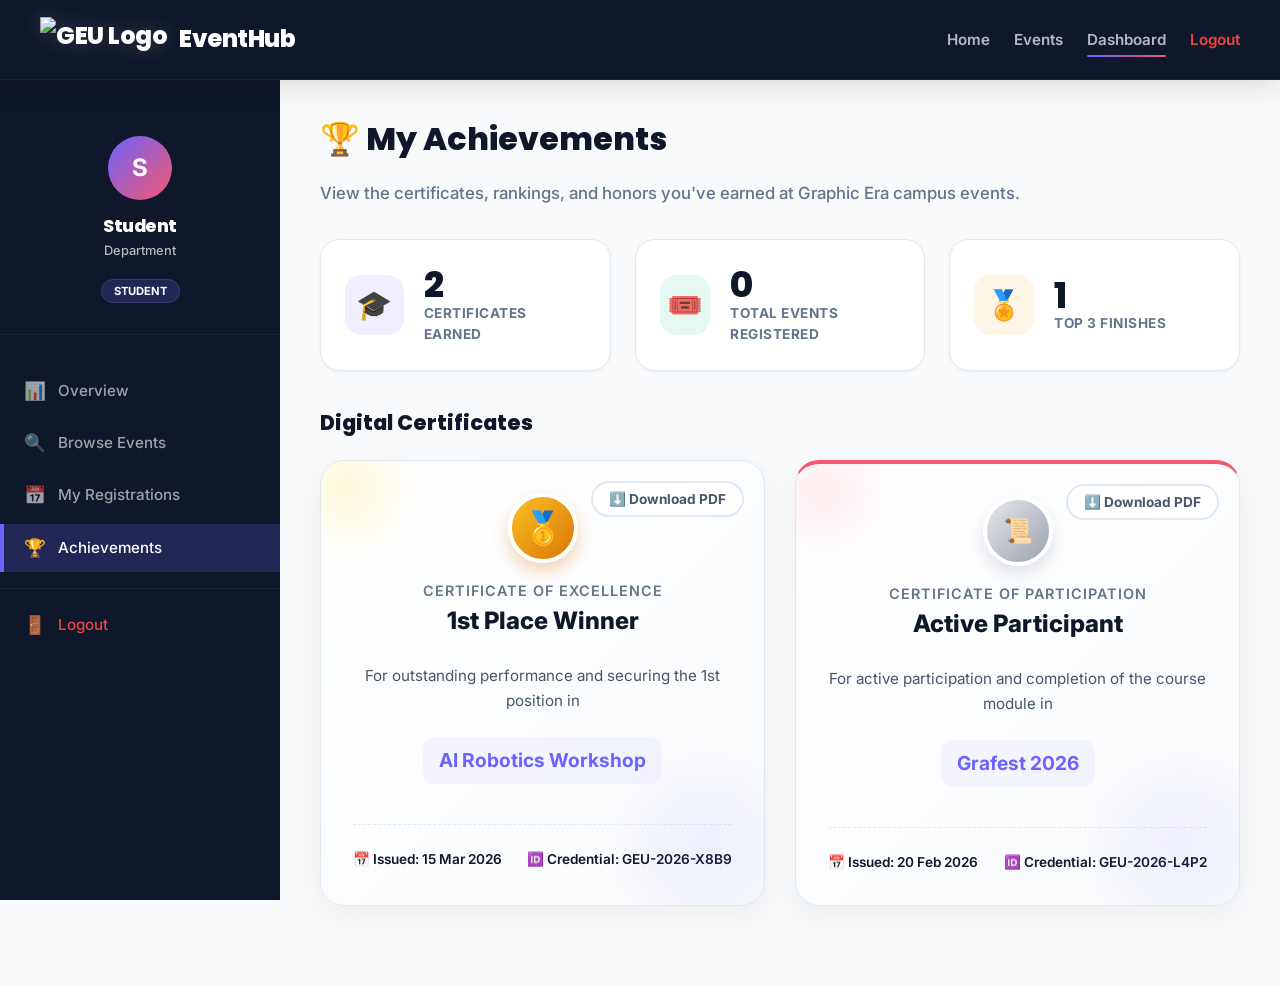
==== achievements.html @ d1cd67cc "add new features" ====
<!DOCTYPE html>
<html lang="en">
<head>
  <meta charset="UTF-8">
  <meta name="viewport" content="width=device-width, initial-scale=1.0">
  <title>Achievements – EventHub</title>
  <link rel="stylesheet" href="style.css">
  <!-- Cropper.js CSS -->
  <link rel="stylesheet" href="https://cdnjs.cloudflare.com/ajax/libs/cropperjs/1.6.1/cropper.min.css" />
  <style>
    html { scroll-behavior: smooth; }
    body { background: var(--color-gray-100); color: var(--color-gray-900); }

    /* ── Achievements Stats Row ── */
    .achieve-stats {
      display: grid;
      grid-template-columns: repeat(auto-fit, minmax(250px, 1fr));
      gap: 24px;
      margin-bottom: 40px;
    }
    .achieve-stat-card {
      background: #ffffff;
      border-radius: 20px;
      padding: 24px;
      border: 1px solid var(--color-gray-300);
      box-shadow: var(--shadow-sm);
      display: flex;
      align-items: center;
      gap: 20px;
    }
    .achieve-stat-icon {
      width: 60px;
      height: 60px;
      border-radius: 16px;
      display: flex;
      align-items: center;
      justify-content: center;
      font-size: 1.8rem;
      background: rgba(108, 99, 255, 0.1);
      color: var(--color-primary);
    }
    .achieve-stat-info h3 { font-size: 2.2rem; font-weight: 800; color: var(--color-gray-900); margin-bottom: -4px; }
    .achieve-stat-info p { font-size: 0.85rem; color: var(--color-gray-600); font-weight: 700; text-transform: uppercase; letter-spacing: 0.5px; }

    /* ── Certificate Grid ── */
    .certificate-grid {
      display: grid;
      grid-template-columns: repeat(auto-fill, minmax(400px, 1fr));
      gap: 30px;
      margin-bottom: 40px;
    }

    .certificate-card {
      background: linear-gradient(135deg, #ffffff 0%, #f8fafc 100%);
      border-radius: 24px;
      border: 1px solid var(--color-gray-300);
      box-shadow: 0 10px 30px rgba(0,0,0,0.05);
      position: relative;
      overflow: hidden;
      padding: 32px;
      text-align: center;
      transition: var(--transition);
      display: flex;
      flex-direction: column;
      align-items: center;
      gap: 16px;
    }
    .certificate-card:hover {
      transform: translateY(-8px);
      box-shadow: 0 20px 40px rgba(0,0,0,0.1);
      border-color: #ffd700;
    }

    /* Glow overlays for premium feel */
    .cert-glow {
      position: absolute;
      top: -50px; left: -50px;
      width: 150px; height: 150px;
      background: radial-gradient(circle, rgba(255,215,0,0.15) 0%, transparent 70%);
      border-radius: 50%;
      pointer-events: none;
    }
    .cert-glow-2 {
      position: absolute;
      bottom: -40px; right: -40px;
      width: 200px; height: 200px;
      background: radial-gradient(circle, rgba(108,99,255,0.08) 0%, transparent 70%);
      border-radius: 50%;
      pointer-events: none;
    }

    .cert-ribbon {
      width: 70px;
      height: 70px;
      background: linear-gradient(135deg, #fbbf24, #d97706);
      border-radius: 50%;
      display: flex;
      align-items: center;
      justify-content: center;
      font-size: 2rem;
      color: white;
      box-shadow: 0 8px 16px rgba(217, 119, 6, 0.3);
      border: 4px solid white;
      z-index: 1;
    }
    .cert-ribbon.silver { background: linear-gradient(135deg, #e5e7eb, #9ca3af); box-shadow: 0 8px 16px rgba(156, 163, 175, 0.3); }
    .cert-ribbon.bronze { background: linear-gradient(135deg, #fca5a5, #b91c1c); box-shadow: 0 8px 16px rgba(185, 28, 28, 0.3); }

    .cert-title { font-size: 1.5rem; font-weight: 800; color: var(--color-gray-900); }
    .cert-subtitle { font-size: 0.9rem; color: var(--color-gray-600); font-weight: 600; text-transform: uppercase; letter-spacing: 1px; }

    .cert-event-name { font-size: 1.2rem; font-weight: 700; color: var(--color-primary); background: rgba(108,99,255,0.05); padding: 8px 16px; border-radius: 12px; margin-top: 8px; }
    
    .cert-footer {
      display: flex;
      justify-content: space-between;
      width: 100%;
      margin-top: 24px;
      padding-top: 24px;
      border-top: 1px dashed var(--color-gray-300);
      font-size: 0.85rem;
      color: var(--color-gray-500);
      font-weight: 600;
    }

    /* Print styling */
    .print-btn {
      background: white; border: 2px solid var(--color-gray-300); padding: 8px 16px; border-radius: 50px; font-weight: 700; font-size: 0.85rem; cursor: pointer; color: var(--color-gray-700); transition: var(--transition);
      position: absolute; top: 20px; right: 20px; z-index: 2;
    }
    .print-btn:hover { border-color: var(--color-primary); color: var(--color-primary); }

  </style>
</head>
<body>

  <!-- Navbar -->
  <nav class="navbar solid" id="navbar">
    <div class="nav-container">
      <a href="index.html" class="navbar-brand">
        <img src="https://geu.ac.in/wp-content/uploads/2023/03/geu_white.svg" alt="GEU Logo" style="height: 45px; width: auto; vertical-align: middle; margin-right: 12px; filter: drop-shadow(0 0 10px rgba(255,255,255,0.15));">
        EventHub
      </a>
      <ul class="navbar-menu" id="navbarMenu">
        <li><a href="index.html">Home</a></li>
        <li><a href="events.html">Events</a></li>
        <li><a href="student-dashboard.html" class="active">Dashboard</a></li>
        <li><a href="#" id="logoutBtn" style="color:var(--color-error)">Logout</a></li>
      </ul>
      <button class="hamburger" id="hamburger"><span></span><span></span><span></span></button>
    </div>
  </nav>

  <div class="Dashboard-layout">
    <aside class="dashboard-sidebar">
      <div style="text-align:center; padding: 24px 0 32px; border-bottom:1px solid rgba(255,255,255,0.05); margin-bottom: 24px;">
        <div class="avatar-wrapper" onclick="document.getElementById('avatarUpload').click();" title="Change Profile Picture">
          <div id="sideAvatar" class="profile-avatar">S</div>
          <div class="avatar-edit-overlay">📷</div>
          <input type="file" id="avatarUpload" accept="image/png, image/jpeg, image/webp" style="display:none;" onchange="uploadAvatar(this)">
        </div>
        <h4 id="sidebarName" style="font-weight: 800; font-size: 1.1rem; letter-spacing: -0.5px;">Student</h4>
        <p id="sidebarDept" style="font-size: 0.8rem; opacity: 0.7; font-weight: 500; margin-top: 4px;">Department</p>
        <div style="margin-top: 15px;">
          <span id="sidebarRole" class="role-badge" style="background: rgba(108, 99, 255, 0.2); color: #fff; padding: 4px 12px; border-radius: 50px; font-size: 0.7rem; font-weight: 700; text-transform: uppercase; border: 1px solid rgba(255,255,255,0.1);">STUDENT</span>
        </div>
      </div>
      <nav class="sidebar-nav" style="display: flex; flex-direction: column; gap: 4px;">
        <a href="student-dashboard.html" class="sidebar-nav-item"><span style="font-size: 1.1rem;">📊</span><span>Overview</span></a>
        <a href="events.html" class="sidebar-nav-item"><span style="font-size: 1.1rem;">🔍</span><span>Browse Events</span></a>
        <a href="my-registrations.html" class="sidebar-nav-item"><span style="font-size: 1.1rem;">📅</span><span>My Registrations</span></a>
        <a href="achievements.html" class="sidebar-nav-item active"><span style="font-size: 1.1rem;">🏆</span><span>Achievements</span></a>

        <div style="margin-top: 12px; border-top: 1px solid rgba(255,255,255,0.05); padding-top: 12px;">
          <a href="login.html" class="sidebar-nav-item" style="color: #ef4444;"><span style="font-size: 1.1rem;">🚪</span><span>Logout</span></a>
        </div>
      </nav>
    </aside>

    <!-- Main Content -->
    <main class="dashboard-content">
      <header class="dashboard-header" style="margin-bottom: 32px;">
        <h1 style="font-size: 2rem; font-weight: 800; color: var(--color-gray-900); display: flex; align-items: center; gap: 12px;">🏆 My Achievements</h1>
        <p style="color: var(--color-gray-600); font-weight: 500; margin-top: 6px; font-size: 1.05rem;">
          View the certificates, rankings, and honors you've earned at Graphic Era campus events.
        </p>
      </header>

      <!-- Stats -->
      <div class="achieve-stats">
        <div class="achieve-stat-card">
          <div class="achieve-stat-icon">🎓</div>
          <div class="achieve-stat-info">
            <h3>2</h3>
            <p>Certificates Earned</p>
          </div>
        </div>
        <div class="achieve-stat-card">
          <div class="achieve-stat-icon" style="background: rgba(16,185,129,0.1); color: #10b981;">🎟️</div>
          <div class="achieve-stat-info">
            <h3 id="statReg">0</h3>
            <p>Total Events Registered</p>
          </div>
        </div>
        <div class="achieve-stat-card">
          <div class="achieve-stat-icon" style="background: rgba(245,158,11,0.1); color: #f59e0b;">🏅</div>
          <div class="achieve-stat-info">
            <h3>1</h3>
            <p>Top 3 Finishes</p>
          </div>
        </div>
      </div>

      <!-- Certificates Grid -->
      <h2 style="font-size:1.3rem; font-weight: 800; color: var(--color-gray-900); margin-bottom: 24px;">Digital Certificates</h2>
      
      <div class="certificate-grid">
        
        <!-- Mock Certificate 1 -->
        <div class="certificate-card">
          <div class="cert-glow"></div>
          <div class="cert-glow-2"></div>
          <button class="print-btn" onclick="alert('Downloading Certificate PDF...')">⬇️ Download PDF</button>
          
          <div class="cert-ribbon">🥇</div>
          <div>
            <div class="cert-subtitle">Certificate of Excellence</div>
            <div class="cert-title">1st Place Winner</div>
          </div>
          <p style="font-size: 0.95rem; color: var(--color-gray-700); margin-top: 8px;">For outstanding performance and securing the 1st position in</p>
          <div class="cert-event-name">AI Robotics Workshop</div>
          
          <div class="cert-footer">
            <span>📅 Issued: 15 Mar 2026</span>
            <span>🆔 Credential: GEU-2026-X8B9</span>
          </div>
        </div>

        <!-- Mock Certificate 2 -->
        <div class="certificate-card" style="border-top: 4px solid #f5576c;">
          <div class="cert-glow" style="background: radial-gradient(circle, rgba(245,87,108,0.1) 0%, transparent 70%);"></div>
          <div class="cert-glow-2"></div>
          <button class="print-btn" onclick="alert('Downloading Certificate PDF...')">⬇️ Download PDF</button>
          
          <div class="cert-ribbon silver" style="font-size: 1.5rem;">📜</div>
          <div>
            <div class="cert-subtitle">Certificate of Participation</div>
            <div class="cert-title">Active Participant</div>
          </div>
          <p style="font-size: 0.95rem; color: var(--color-gray-700); margin-top: 8px;">For active participation and completion of the course module in</p>
          <div class="cert-event-name">Grafest 2026</div>
          
          <div class="cert-footer">
            <span>📅 Issued: 20 Feb 2026</span>
            <span>🆔 Credential: GEU-2026-L4P2</span>
          </div>
        </div>

      </div>

    </main>
  </div>

  <!-- Cropper.js -->
  <script src="https://cdnjs.cloudflare.com/ajax/libs/cropperjs/1.6.1/cropper.min.js"></script>
  <script src="js/main.js"></script>
  <script>
    /* ──────────────────────────────────────────────
       ACHIEVEMENTS PAGE
    ────────────────────────────────────────────── */


    async function initializePage() {
      try {
        const res  = await fetch('php/student_data.php', { cache: 'no-store' });
        const data = await res.json();
        if (!data.success) {
            if (data.message && data.message.includes('Unauthorized')) {
                window.location.href = 'login.html';
                return;
            }
            return;
        }

        /* Sidebar Profile */
        const u = data.user;
        const ava = document.getElementById('sideAvatar');
        if (u.profile_pic) {
          ava.style.backgroundImage = `url('${u.profile_pic}')`;
          ava.textContent = '';
        } else {
          ava.style.backgroundImage = 'none';
          ava.textContent = (u.first_name[0] + u.last_name[0]).toUpperCase();
        }
        document.getElementById('sidebarName').textContent = u.first_name + ' ' + u.last_name;
        document.getElementById('sidebarDept').textContent = u.department || u.email;

        /* Stats (we only pull 'events_registered' since others are mocked for visual effect) */
        const regEl = document.getElementById('statReg');
        if(regEl) regEl.textContent = data.events_registered;

      } catch (e) { 
        console.error("Failed to load user profile");
      }
    }

    initializePage();
  </script>
</body>
</html>
---- style.css ----
/* ============================================================
   EventHub - Smart College Event Management Portal
   Global Stylesheet
   ============================================================ */

@import url('https://fonts.googleapis.com/css2?family=Inter:wght@300;400;500;600;700;800&family=Poppins:wght@400;600;700;800&display=swap');

/* ===== CSS VARIABLES (PROFESSIONAL CLEAN STYLE) ===== */
:root {
  --color-primary: #6c63ff;
  --color-primary-dark: #5a52e0;
  --color-secondary: #f5576c;
  --color-accent: #43e97b;
  --color-white: #ffffff;
  --color-black: #0f172a;
  --color-gray-100: #f8fafc; /* Workspace Gray (Screenshot match) */
  --color-gray-200: #ffffff; /* Surface White */
  --color-gray-300: #e2e8f0; /* Borders */
  --color-gray-400: #94a3b8;
  --color-gray-600: #64748b;
  --color-gray-700: #475569;
  --color-gray-900: #0f172a; /* Slate-900 Text */
  --color-success: #10b981;
  --color-warning: #f59e0b;
  --color-error: #ef4444;
  --color-info: #3b82f6;

  /* Sidebar Profile & Nav */
  --sidebar-bg: #0f172a; /* Deep Navy (Image match) */
  --sidebar-active: rgba(108, 99, 255, 0.2); 

  --glass-bg: rgba(255, 255, 255, 0.95); /* Solid Surface */
  --glass-border: rgba(226, 232, 240, 0.4);
  --glass-blur: blur(0px); /* Clean, no blur */

  --shadow-sm: 0 1px 3px rgba(0,0,0,0.05);
  --shadow-md: 0 4px 12px rgba(15, 23, 42, 0.05); /* Subtle but distinct */
  --shadow-lg: 0 10px 30px rgba(15, 23, 42, 0.08);

  --radius-sm: 8px;
  --radius-md: 14px;
  --radius-lg: 18px; /* Slightly tighter rounding */
  --radius-xl: 32px;
  --radius-full: 9999px;

  --space-xs: 4px;
  --space-sm: 8px;
  --space-md: 16px;
  --space-lg: 24px;
  --space-xl: 40px;
  --space-2xl: 80px;

  --transition: all 0.3s ease;
  --transition-slow: all 0.5s ease;
}

/* Glassmorphism Classes (Switched to Clean White in this theme) */
.glass {
  background: var(--color-gray-200);
  backdrop-filter: none;
  -webkit-backdrop-filter: none;
  border-radius: var(--radius-lg);
  border: 1px solid var(--color-gray-300);
}

.glass-dark {
  background: rgba(15, 23, 42, 0.7);
  backdrop-filter: blur(12px);
  -webkit-backdrop-filter: blur(12px);
  border: 1px solid rgba(255, 255, 255, 0.1);
}

/* ===== RESET ===== */
*, *::before, *::after {
  margin: 0;
  padding: 0;
  box-sizing: border-box;
}

html {
  scroll-behavior: smooth;
}

body {
  font-family: 'Inter', sans-serif;
  background: var(--color-gray-100);
  color: var(--color-gray-900);
  line-height: 1.6;
  overflow-x: hidden;
  position: relative;
}

body::before {
  content: '';
  position: fixed;
  inset: 0;
  z-index: -2;
  background: 
    radial-gradient(circle at 0% 0%, rgba(108, 99, 255, 0.05) 0%, transparent 50%),
    radial-gradient(circle at 100% 100%, rgba(245, 87, 108, 0.05) 0%, transparent 50%);
}

img { max-width: 100%; display: block; }
a { text-decoration: none; color: inherit; }
ul { list-style: none; }
button { cursor: pointer; font-family: inherit; }
input, select, textarea { font-family: inherit; }

/* ===== TYPOGRAPHY ===== */
h1, h2, h3, h4, h5 {
  font-family: 'Poppins', sans-serif;
  font-weight: 700;
  line-height: 1.2;
}

.text-gradient {
  background: linear-gradient(135deg, var(--color-primary) 0%, var(--color-secondary) 100%);
  -webkit-background-clip: text;
  -webkit-text-fill-color: transparent;
  background-clip: text;
}

.text-center { text-align: center; }
.mb-0 { margin-bottom: 0 !important; }
.mb-4 { margin-bottom: 1.5rem; }

/* ===== LAYOUT ===== */
.container {
  max-width: 1200px;
  margin: 0 auto;
  padding: 0 var(--space-lg);
}

.section {
  padding: var(--space-2xl) 0;
}

.section-sm {
  padding: var(--space-xl) 0;
}

.grid { display: grid; gap: var(--space-lg); }
.grid-3 { grid-template-columns: repeat(auto-fill, minmax(320px, 1fr)); }
.grid-4 { grid-template-columns: repeat(auto-fill, minmax(240px, 1fr)); }

.flex-between {
  display: flex;
  justify-content: space-between;
  align-items: center;
  flex-wrap: wrap;
  gap: var(--space-md);
}

/* ===== NAVBAR (DARK THEME) ===== */
.navbar {
  position: fixed;
  top: 0;
  left: 0;
  width: 100%;
  z-index: 1000;
  padding: 0 var(--space-xl);
  height: 80px;
  display: flex;
  align-items: center;
  transition: all 0.3s ease;
  background: var(--sidebar-bg); /* Match Deep Navy Sidebar */
  color: #ffffff;
}

.navbar.scrolled,
.navbar.solid {
  background: #0f172a; /* Solid Deep Navy */
  height: 80px;
  border-bottom: 1px solid rgba(255, 255, 255, 0.05);
  box-shadow: 0 4px 30px rgba(0,0,0,0.15);
}

.logo, 
.navbar-brand,
.navbar.scrolled .logo, 
.navbar.scrolled .navbar-brand,
.navbar.solid .logo,
.navbar.solid .navbar-brand {
  color: #ffffff !important;
  text-shadow: none;
  font-weight: 800;
}

.navbar-menu li a,
.navbar.scrolled .navbar-menu li a,
.navbar.solid .navbar-menu li a {
  color: rgba(255, 255, 255, 0.7);
  font-weight: 600;
  transition: var(--transition);
}

.navbar-menu li a:hover,
.navbar-menu li a.active {
  color: var(--color-primary);
}

.nav-container {
  max-width: 1200px;
  width: 100%;
  margin: 0 auto;
  display: flex;
  justify-content: space-between;
  align-items: center;
}

.logo, .navbar-brand {
  display: flex;
  align-items: center;
  font-family: 'Poppins', sans-serif;
  font-size: 1.5rem;
  font-weight: 800;
  color: #ffffff;
  letter-spacing: -0.5px;
  text-shadow: 0 2px 10px rgba(108, 99, 255, 0.4);
}

.logo img {
  height: 45px;
  width: auto;
  margin-right: 12px;
}

.navbar-menu {
  display: flex;
  align-items: center;
  gap: var(--space-lg);
}

.navbar-menu li a,
.navbar-menu a {
  color: rgba(255,255,255,0.85);
  font-size: 0.95rem;
  font-weight: 500;
  position: relative;
  transition: var(--transition);
  padding: 6px 0;
}

.navbar-menu li a::after {
  content: '';
  position: absolute;
  bottom: -2px;
  left: 0;
  width: 0;
  height: 2px;
  background: linear-gradient(to right, var(--color-primary), var(--color-secondary));
  border-radius: var(--radius-full);
  transition: var(--transition);
}

.navbar-menu li a:hover,
.navbar-menu li a.active {
  color: #fff;
}

.navbar-menu li a:hover::after,
.navbar-menu li a.active::after {
  width: 100%;
}

/* Hamburger */
.hamburger {
  display: none;
  flex-direction: column;
  gap: 5px;
  background: none;
  border: none;
  padding: 8px;
}

.hamburger span {
  width: 28px;
  height: 3px;
  background: white;
  border-radius: 4px;
  transition: var(--transition);
  box-shadow: 0 1px 2px rgba(0,0,0,0.5);
}

/* ===== HERO / VIDEO BG ===== */
.video-bg {
  position: relative;
  width: 100%;
  height: 100vh;
  overflow: hidden;
  background: var(--color-black);
}

.video-bg iframe {
  position: absolute;
  top: 50%;
  left: 50%;
  width: 100vw;
  height: 56.25vw;
  min-width: 177.77vh;
  min-height: 100vh;
  transform: translate(-50%, -50%);
  pointer-events: none;
}

.overlay {
  position: absolute;
  inset: 0;
  background: linear-gradient(
    to bottom,
    rgba(0, 0, 0, 0.2) 0%,
    rgba(15, 10, 40, 0.3) 50%,
    rgba(0, 0, 0, 0.6) 100%
  );
  z-index: 1;
}

.content {
  position: absolute;
  z-index: 2;
  top: 50%;
  left: 50%;
  transform: translate(-50%, -50%);
  text-align: center;
  width: 90%;
  max-width: 800px;
  padding: 0 var(--space-lg);
}

.hero-title {
  font-size: clamp(2.2rem, 5vw, var(--font-size-5xl));
  color: var(--color-white);
  margin-bottom: var(--space-md);
  text-decoration: none;
  animation: fadeInDown 0.8s ease both;
}

.hero-subtitle {
  font-size: var(--font-size-lg);
  color: rgba(255,255,255,0.85);
  max-width: 600px;
  margin: 0 auto var(--space-xl);
  animation: fadeInUp 0.8s 0.2s ease both;
  font-style: normal;
}

.hero-cta {
  display: flex;
  gap: var(--space-md);
  justify-content: center;
  flex-wrap: wrap;
  animation: fadeInUp 0.8s 0.4s ease both;
}

/* Scroll indicator */
.scroll-indicator {
  position: absolute;
  bottom: 30px;
  left: 50%;
  transform: translateX(-50%);
  z-index: 2;
  animation: bounce 2s infinite;
  color: rgba(255,255,255,0.6);
  font-size: 1.5rem;
}

/* ===== BUTTONS ===== */
.btn {
  display: inline-flex;
  align-items: center;
  justify-content: center;
  gap: var(--space-sm);
  padding: 12px 28px;
  border-radius: var(--radius-full);
  font-size: 0.95rem;
  font-weight: 600;
  border: none;
  transition: var(--transition);
  cursor: pointer;
  white-space: nowrap;
  position: relative;
  overflow: hidden;
}

.btn::after {
  content: '';
  position: absolute;
  inset: 0;
  background: rgba(255,255,255,0.1);
  opacity: 0;
  transition: opacity 0.2s;
}
.btn:hover::after { opacity: 1; }

.btn-primary, .btn-btn-primary {
  background: linear-gradient(135deg, var(--color-primary), var(--color-secondary));
  color: white;
  box-shadow: 0 4px 15px rgba(108, 99, 255, 0.4);
}

.btn-primary:hover, .btn-btn-primary:hover {
  transform: translateY(-2px);
  box-shadow: 0 8px 25px rgba(108, 99, 255, 0.55);
}

.btn-outline, .btn-btn-secondary {
  background: transparent;
  color: white;
  border: 2px solid rgba(255,255,255,0.6);
  backdrop-filter: blur(4px);
}

.btn-outline:hover, .btn-btn-secondary:hover {
  background: rgba(255,255,255,0.15);
  border-color: white;
  transform: translateY(-2px);
}

.btn-ghost {
  background: transparent;
  color: var(--color-gray-700);
  border: 1px solid var(--color-gray-300);
}

.btn-ghost:hover {
  background: var(--color-gray-200);
}

.btn-sm { padding: 8px 18px; font-size: 0.85rem; }
.btn-lg { padding: 16px 36px; font-size: 1.05rem; }

.btn-log {
  padding: 14px 32px;
  font-size: 1rem;
}

/* ===== CARDS ===== */
.card {
  background: var(--color-gray-200);
  border: 1px solid var(--color-gray-300);
  border-radius: var(--radius-lg);
  padding: var(--space-xl);
  box-shadow: var(--shadow-lg);
  color: var(--color-gray-900);
}

/* ===== EVENT CARDS ===== */
/* ===== REFINED EVENT CARDS (PREMIUM) ===== */
.event-card {
  background: var(--color-gray-200);
  border-radius: 20px;
  overflow: hidden;
  transition: all 0.5s cubic-bezier(0.175, 0.885, 0.32, 1.275);
  box-shadow: 0 15px 35px rgba(0,0,0,0.4);
  border: 1px solid var(--color-gray-300);
  display: flex;
  flex-direction: column;
  position: relative;
  z-index: 1;
}

/* Dynamic premium shine effect across the card */
.event-card::before {
  content: '';
  position: absolute;
  top: 0;
  left: -150%;
  width: 60%;
  height: 100%;
  background: linear-gradient(to right, rgba(255,255,255,0) 0%, rgba(255,255,255,0.4) 50%, rgba(255,255,255,0) 100%);
  transform: skewX(-25deg);
  z-index: 10;
  transition: all 0.8s cubic-bezier(0.19, 1, 0.22, 1);
  pointer-events: none;
}

.event-card:hover::before {
  left: 200%;
}

.event-card:hover {
  transform: translateY(-12px) scale(1.03);
  box-shadow: 0 30px 60px -12px rgba(108, 99, 255, 0.4);
  border-color: var(--color-primary);
}

.event-card-image {
  width: 100%;
  height: 180px;
  position: relative;
  display: flex;
  align-items: center;
  justify-content: center;
  font-size: 3.5rem;
  overflow: hidden;
}

.event-card-image::after {
  content: '';
  position: absolute;
  inset: 0;
  background: linear-gradient(to bottom, transparent 60%, rgba(0,0,0,0.15));
}

/* Category Gradients */
.cat-bg-technology { background: linear-gradient(135deg, #6366f1 0%, #a855f7 100%); }
.cat-bg-cultural   { background: linear-gradient(135deg, #f43f5e 0%, #fb923c 100%); }
.cat-bg-sports     { background: linear-gradient(135deg, #10b981 0%, #3b82f6 100%); }
.cat-bg-academic   { background: linear-gradient(135deg, #0ea5e9 0%, #2dd4bf 100%); }
.cat-bg-workshop   { background: linear-gradient(135deg, #f59e0b 0%, #ef4444 100%); }

.event-card-body {
  padding: 24px;
  flex: 1;
  display: flex;
  flex-direction: column;
}

.event-category-badge {
  position: absolute;
  top: 16px;
  left: 16px;
  padding: 6px 14px;
  border-radius: 50px;
  font-size: 0.7rem;
  font-weight: 700;
  text-transform: uppercase;
  letter-spacing: 1px;
  backdrop-filter: blur(12px);
  background: rgba(255, 255, 255, 0.2);
  color: white;
  border: 1px solid rgba(255, 255, 255, 0.3);
  z-index: 2;
  box-shadow: 0 4px 6px rgba(0,0,0,0.1);
}

.event-title {
  font-size: 1.25rem;
  font-family: 'Poppins', sans-serif;
  font-weight: 800;
  color: var(--color-gray-900);
  margin-bottom: 12px;
  line-height: 1.3;
}

.event-meta-list {
  display: flex;
  flex-direction: column;
  gap: 10px;
  margin-bottom: 20px;
}

.meta-item {
  display: flex;
  align-items: center;
  gap: 10px;
  font-size: 0.85rem;
  color: var(--color-gray-600);
}

.meta-icon {
  font-size: 1.1rem;
  opacity: 0.9;
}

.event-description {
  font-size: 0.9rem;
  color: var(--color-gray-500);
  line-height: 1.5;
  margin-bottom: 20px;
  display: -webkit-box;
  -webkit-line-clamp: 2;
  line-clamp: 2;
  -webkit-box-orient: vertical;
  overflow: hidden;
}

.organizer-info {
  display: flex;
  align-items: center;
  gap: 10px;
  padding-top: 16px;
  border-top: 1px solid var(--color-gray-100);
  margin-top: auto;
  font-size: 0.8rem;
  font-weight: 600;
  color: var(--color-gray-700);
}

/* Capacity Tracker */
.capacity-container {
  margin-top: 16px;
  margin-bottom: 16px;
}

.capacity-header {
  display: flex;
  justify-content: space-between;
  font-size: 0.75rem;
  margin-bottom: 8px;
  font-weight: 600;
  color: var(--color-gray-500);
}

.capacity-progress {
  height: 8px;
  background: var(--color-gray-100);
  border-radius: 10px;
  overflow: hidden;
}

.progress-fill {
  height: 100%;
  background: linear-gradient(90deg, var(--color-primary), var(--color-secondary));
  border-radius: 10px;
  transition: width 1s ease-out;
}

.progress-fill.full {
  background: var(--color-error);
}

.register-btn-wrap {
  margin-top: 12px;
}


.event-meta-item {
  display: flex;
  align-items: center;
  gap: var(--space-sm);
  font-size: var(--font-size-sm);
  color: var(--color-gray-600);
}

.event-card-footer {
  display: flex;
  gap: var(--space-sm);
  padding: var(--space-md) var(--space-lg);
  border-top: 1px solid var(--color-gray-200);
  background: var(--color-gray-100);
}

/* ===== FEATURES SECTION ===== */
.features {
  padding: 100px 10%;
  background: #1a2b33; /* Dark Slate/Teal from screenshot */
  position: relative;
  text-align: center;
  color: #ffffff; /* White text for contrast */
  overflow: hidden;
}

.features::after {
  content: '';
  position: absolute;
  top: -10%;
  right: -10%;
  width: 40%;
  height: 40%;
  background: radial-gradient(circle, rgba(108, 99, 255, 0.03), transparent 70%);
  z-index: 0;
}

.section-title {
  font-size: var(--font-size-4xl);
  margin-bottom: 60px;
  color: #ffffff;
}

.features-grid {
  display: grid;
  grid-template-columns: repeat(auto-fit, minmax(260px, 1fr));
  gap: 40px;
}

.feature-card {
  position: relative;
  padding: 40px 30px;
  border-radius: var(--radius-lg);
  background: #243741; /* Darker card shade from screenshot */
  border: 1px solid rgba(255,255,255,0.1);
  transition: var(--transition-slow);
  overflow: hidden;
  box-shadow: 0 10px 25px rgba(0,0,0,0.2);
}

.feature-card::before {
  content: '';
  position: absolute;
  inset: -2px;
  border-radius: var(--radius-lg);
  background: linear-gradient(45deg, #6c63ff, #f5576c, #43e97b, #6c63ff);
  z-index: -1;
  filter: blur(8px);
  opacity: 0;
  transition: 0.5s;
}

.feature-card:hover::before { opacity: 1; }

.feature-card:hover {
  transform: translateY(-12px) scale(1.03);
  box-shadow: 0 20px 40px rgba(0,0,0,0.4);
}

.icon {
  font-size: 45px;
  margin-bottom: 20px;
  animation: float 3s ease-in-out infinite;
}

.feature-card h3 { margin-bottom: 15px; font-size: 22px; }
.feature-card p { opacity: 0.85; line-height: 1.6; }

/* ===== STATS SECTION ===== */
.stats-section {
  padding: 80px 0;
  background: linear-gradient(135deg, #1e1b4b 0%, #312e81 100%); /* Deep Navy/Indigo Stats */
  color: white;
  border-top: 1px solid rgba(255, 255, 255, 0.05);
  border-bottom: 1px solid rgba(255, 255, 255, 0.05);
}

.stats-grid {
  display: grid;
  grid-template-columns: repeat(auto-fit, minmax(200px, 1fr));
  gap: var(--space-xl);
  text-align: center;
}

.stat-item h3 {
  font-size: 3rem;
  font-weight: 800;
  margin-bottom: var(--space-xs);
}

.stat-item p {
  font-size: var(--font-size-lg);
  opacity: 0.9;
}

/* ===== FORM ELEMENTS ===== */
.form-group { margin-bottom: var(--space-lg); }

.form-label {
  display: block;
  margin-bottom: 6px;
  font-size: var(--font-size-sm);
  font-weight: 600;
  color: var(--color-gray-700);
}

.form-control {
  width: 100%;
  padding: 12px 16px;
  border: 2px solid var(--color-gray-300);
  border-radius: var(--radius-md);
  font-size: var(--font-size-base);
  color: var(--color-gray-900);
  background: var(--color-white);
  transition: var(--transition);
  outline: none;
}

.form-control:focus {
  border-color: var(--color-primary);
  box-shadow: 0 0 0 3px rgba(108, 99, 255, 0.15);
}

.form-select { appearance: none; cursor: pointer; }

/* ===== BADGES ===== */
.badge {
  display: inline-block;
  padding: 4px 12px;
  border-radius: var(--radius-full);
  font-size: var(--font-size-xs);
  font-weight: 600;
  text-transform: uppercase;
  letter-spacing: 0.5px;
}

.badge-primary { background: rgba(108,99,255,0.15); color: var(--color-primary); }
.badge-success { background: rgba(16,185,129,0.15); color: var(--color-success); }
.badge-warning { background: rgba(245,158,11,0.15); color: var(--color-warning); }
.badge-error   { background: rgba(239,68,68,0.15);  color: var(--color-error); }

/* ===== DASHBOARD LAYOUT ===== */
.Dashboard-layout {
  display: flex;
  min-height: calc(100vh - 80px); /* Adjust for fixed navbar height */
  margin-top: 80px; /* Offset for fixed navbar */
  background: var(--color-gray-100);
}

.dashboard-sidebar {
  width: 280px;
  background: var(--sidebar-bg); /* Image match Nav */
  color: #ffffff;
  padding: 32px 0;
  display: flex;
  flex-direction: column;
  transition: all 0.4s ease;
  flex-shrink:0;
  z-index: 100;
  position: sticky;
  top: 80px;
  height: calc(100vh - 80px);
}

.profile-avatar {
  width: 64px;
  height: 64px;
  border-radius: var(--radius-full);
  background: linear-gradient(135deg, var(--color-primary), var(--color-secondary));
  display: flex;
  align-items: center;
  justify-content: center;
  font-size: 1.5rem;
  font-weight: 700;
  color: white;
  margin: 0 auto var(--space-md);
  background-size: cover;
  background-position: center;
  position: relative;
}

.avatar-edit-overlay {
  position: absolute;
  bottom: 0px;
  right: -5px;
  background: var(--color-gray-900);
  color: white;
  width: 24px;
  height: 24px;
  border-radius: 50%;
  display: flex;
  align-items: center;
  justify-content: center;
  font-size: 0.75rem;
  box-shadow: 0 2px 8px rgba(0,0,0,0.3);
  opacity: 0;
  transform: translateY(5px);
  transition: var(--transition);
  border: 2px solid var(--color-gray-800);
}

.avatar-wrapper {
  position: relative; 
  width: max-content; 
  margin: 0 auto; 
  cursor: pointer;
}

.avatar-wrapper:hover .avatar-edit-overlay {
  opacity: 1;
  transform: translateY(0);
}

.dashboard-sidebar h3 { font-size: 1rem; margin-bottom: 4px; }
.dashboard-sidebar > div > p { font-size: var(--font-size-sm); opacity: 0.7; margin-bottom: var(--space-sm); }

.sidebar-nav {
  display: flex;
  flex-direction: column;
  gap: 4px;
  margin-top: 8px;
}

.sidebar-nav-item {
  padding: 10px 20px;
  display: flex;
  align-items: center;
  gap: 12px;
  color: rgba(255, 255, 255, 0.6);
  text-decoration: none;
  font-weight: 500;
  font-size: 0.95rem;
  transition: all 0.2s;
  border-left: 4px solid transparent;
}

.sidebar-nav-item.active {
  background: var(--sidebar-active);
  color: #ffffff;
  border-left: 4px solid var(--color-primary);
}

.sidebar-nav-item:hover:not(.active) {
  background: rgba(255,255,255,0.05);
  color: #ffffff;
}

.dashboard-content {
  flex: 1;
  padding: 40px;
  overflow-y: auto;
  max-width: 1400px;
  margin: 0 auto;
}

.dashboard-header {
  display: flex;
  justify-content: space-between;
  align-items: flex-start;
  margin-bottom: var(--space-xl);
  flex-wrap: wrap;
  gap: var(--space-md);
}

.dashboard-header h1 {
  font-size: var(--font-size-2xl);
  color: var(--color-white);
}

.dashboard-header p {
  color: var(--color-gray-600);
  margin-top: 4px;
}

.dashboard-section {
  background: var(--color-gray-200);
  border-radius: var(--radius-lg);
  padding: var(--space-lg);
  margin-bottom: var(--space-lg);
  box-shadow: 0 4px 15px rgba(0,0,0,0.2);
  border: 1px solid var(--color-gray-300);
}

.section-header {
  display: flex;
  justify-content: space-between;
  align-items: center;
  margin-bottom: var(--space-lg);
}

/* ===== DATA TABLE ===== */
.data-table-container { overflow-x: auto; }

.data-table {
  width: 100%;
  border-collapse: collapse;
  font-size: var(--font-size-sm);
}

.data-table th {
  padding: 12px 16px;
  text-align: left;
  font-weight: 600;
  color: var(--color-gray-600);
  background: var(--color-gray-100);
  border-bottom: 2px solid var(--color-gray-200);
  font-size: var(--font-size-xs);
  text-transform: uppercase;
  letter-spacing: 0.5px;
}

.data-table td {
  padding: 14px 16px;
  border-bottom: 1px solid var(--color-gray-200);
  color: var(--color-gray-700);
  vertical-align: middle;
}

.data-table tr:last-child td { border-bottom: none; }
.data-table tbody tr:hover { background: var(--color-gray-100); }

/* ===== FOOTER ===== */
.footer {
  background: linear-gradient(135deg, #0a0a0f, #1a1a2e);
  color: rgba(255,255,255,0.8);
  padding: 60px 0 0;
}

.footer-content {
  display: grid;
  grid-template-columns: repeat(auto-fit, minmax(200px, 1fr));
  gap: var(--space-xl);
  margin-bottom: var(--space-xl);
}

.footer-section h3 {
  color: white;
  font-size: 1rem;
  margin-bottom: var(--space-md);
  position: relative;
  padding-bottom: 10px;
}

.footer-section h3::after {
  content: '';
  position: absolute;
  bottom: 0;
  left: 0;
  width: 30px;
  height: 2px;
  background: linear-gradient(to right, var(--color-primary), var(--color-secondary));
  border-radius: var(--radius-full);
}

.footer-links { display: flex; flex-direction: column; gap: 10px; }
.footer-links li, .footer-links a {
  color: rgba(255,255,255,0.65);
  font-size: var(--font-size-sm);
  transition: var(--transition);
}
.footer-links a:hover { color: white; padding-left: 4px; }

.footer-bottom {
  border-top: 1px solid rgba(255,255,255,0.08);
  padding: var(--space-md) 0;
  text-align: center;
  font-size: var(--font-size-sm);
  color: rgba(255,255,255,0.4);
}

/* ===== MODAL ===== */
.modal-overlay {
  position: fixed;
  inset: 0;
  background: rgba(0,0,0,0.6);
  backdrop-filter: blur(6px);
  z-index: 2000;
  display: none;
  align-items: center;
  justify-content: center;
  padding: var(--space-lg);
}

.modal-overlay.active { display: flex; }

.modal {
  background: white;
  border-radius: var(--radius-xl);
  padding: var(--space-xl);
  width: 100%;
  max-width: 520px;
  max-height: 90vh;
  overflow-y: auto;
  box-shadow: var(--shadow-xl);
  animation: fadeInUp 0.3s ease;
}

.modal-header {
  display: flex;
  justify-content: space-between;
  align-items: center;
  margin-bottom: var(--space-lg);
}

.modal-close {
  background: var(--color-gray-200);
  border: none;
  border-radius: var(--radius-full);
  width: 36px;
  height: 36px;
  font-size: 1.1rem;
  cursor: pointer;
  transition: var(--transition);
}

.modal-close:hover { background: var(--color-gray-300); }

/* ===== TOAST NOTIFICATIONS ===== */
.toast-container {
  position: fixed;
  top: 90px;
  right: var(--space-lg);
  z-index: 3000;
  display: flex;
  flex-direction: column;
  gap: var(--space-sm);
}

.toast {
  background: var(--color-white);
  border-radius: var(--radius-md);
  padding: 14px 20px;
  box-shadow: var(--shadow-lg);
  display: flex;
  align-items: center;
  gap: var(--space-md);
  min-width: 300px;
  animation: slideInRight 0.3s ease;
  border-left: 4px solid var(--color-primary);
}

.toast.success { border-left-color: var(--color-success); }
.toast.error   { border-left-color: var(--color-error); }
.toast.warning { border-left-color: var(--color-warning); }

/* ===== PAGE HEADER ===== */
.page-header {
  background: linear-gradient(135deg, #1a1a2e 0%, #16213e 50%, #0f3460 100%);
  padding: 120px 0 60px;
  text-align: center;
  color: white;
  position: relative;
  overflow: hidden;
}

.page-header::before {
  content: '';
  position: absolute;
  inset: 0;
  background: url("data:image/svg+xml,%3Csvg width='60' height='60' viewBox='0 0 60 60' xmlns='http://www.w3.org/2000/svg'%3E%3Cg fill='none' fill-rule='evenodd'%3E%3Cg fill='%236c63ff' fill-opacity='0.05'%3E%3Ccircle cx='30' cy='30' r='4'/%3E%3C/g%3E%3C/g%3E%3C/svg%3E");
  animation: drift 30s linear infinite;
}

.page-header h1 { font-size: var(--font-size-4xl); margin-bottom: var(--space-md); }
.page-header p { font-size: var(--font-size-lg); opacity: 0.8; }

/* ===== ANIMATIONS ===== */
@keyframes float {
  0%, 100% { transform: translateY(0); }
  50% { transform: translateY(-10px); }
}

@keyframes bounce {
  0%, 100% { transform: translateX(-50%) translateY(0); }
  50% { transform: translateX(-50%) translateY(8px); }
}

@keyframes fadeInDown {
  from { opacity: 0; transform: translateY(-30px); }
  to { opacity: 1; transform: translateY(0); }
}

@keyframes fadeInUp {
  from { opacity: 0; transform: translateY(30px); }
  to { opacity: 1; transform: translateY(0); }
}

@keyframes slideInRight {
  from { opacity: 0; transform: translateX(30px); }
  to { opacity: 1; transform: translateX(0); }
}

@keyframes drift {
  from { background-position: 0 0; }
  to { background-position: 60px 60px; }
}

@keyframes shimmer {
  from { background-position: -200% center; }
  to { background-position: 200% center; }
}

/* ===== RESPONSIVE ===== */
@media (max-width: 1024px) {
  .dashboard-sidebar { width: 220px; }
}

@media (max-width: 768px) {
  .navbar { padding: 0 var(--space-lg); }
  .hamburger { display: flex; }

  .navbar-menu {
    position: fixed;
    top: 72px;
    left: 0;
    right: 0;
    background: #0f172a;
    border-bottom: 1px solid rgba(255,255,255,0.1);
    flex-direction: column;
    align-items: center;
    padding: var(--space-xl);
    gap: var(--space-lg);
    transform: translateY(-110%);
    transition: transform 0.4s cubic-bezier(0.4, 0, 0.2, 1);
    box-shadow: 0 10px 30px rgba(0,0,0,0.5);
  }

  .navbar-menu.open { transform: translateY(0); }

  .section { padding: var(--space-xl) 0; }
  .section-title { font-size: var(--font-size-3xl); }
  .hero-title { font-size: 2.2rem; }

  .Dashboard-layout { flex-direction: column; }
  .dashboard-sidebar {
    width: 100%;
    height: auto;
    position: static;
  }

  .grid-3 { grid-template-columns: 1fr; }
  .grid-4 { grid-template-columns: repeat(2, 1fr); }
  .footer-content { grid-template-columns: repeat(2, 1fr); }
}

@media (max-width: 480px) {
  .grid-4 { grid-template-columns: 1fr; }
  .footer-content { grid-template-columns: 1fr; }
  .hero-cta { flex-direction: column; align-items: center; }
  .stats-grid { grid-template-columns: repeat(2, 1fr); }
}
@keyframes pulse {
  0% { transform: scale(1); box-shadow: 0 0 0 0 rgba(67, 233, 123, 0.7); }
  70% { transform: scale(1.1); box-shadow: 0 0 0 10px rgba(67, 233, 123, 0); }
  100% { transform: scale(1); box-shadow: 0 0 0 0 rgba(67, 233, 123, 0); }
}

/* ===== CROPPER MODAL STYLES ===== */
.cropper-modal {
  max-width: 650px !important;
  background: #111827 !important; /* Premium Dark Navy */
  border: 3px solid var(--color-primary) !important; /* Very thick indigo border */
  box-shadow: 0 0 40px rgba(108, 99, 255, 0.4);
  color: #ffffff;
  padding: 40px !important;
}

.cropper-modal .modal-header h2 {
  color: var(--color-primary) !important; /* Indigo title for pop */
  font-size: 1.8rem !important;
  text-transform: uppercase;
  letter-spacing: 1px;
}

.cropper-modal .modal-close {
  background: rgba(255, 255, 255, 0.1);
  color: #ffffff;
  width: 44px;
  height: 44px;
  font-size: 1.5rem;
}

.cropper-image-container {
  width: 100%;
  height: 450px;
  background-color: #000;
  margin: 32px 0;
  border-radius: var(--radius-lg);
  overflow: hidden;
  border: 2px solid rgba(255, 255, 255, 0.15);
}

.cropper-controls {
  display: flex;
  justify-content: flex-end;
  gap: 20px;
  padding-top: 20px;
}

.cropper-controls .btn-primary {
  padding: 14px 40px !important;
  font-size: 1.1rem !important;
  font-weight: 800 !important;
}

.cropper-controls .btn-outline {
  padding: 14px 40px !important;
  font-size: 1.1rem !important;
  border-color: rgba(255, 255, 255, 0.3) !important;
}

/* ===== CROPPING UI (THE SQUARES/LINES) ===== */
.cropper-view-box {
  outline: 4px solid #6c63ff !important; /* Thick indigo crop box */
}

.cropper-face {
  background-color: transparent !important;
}

.cropper-point {
  background-color: #6c63ff !important; /* Solid indigo handles */
  width: 16px !important; /* Very large handles */
  height: 16px !important;
  opacity: 1 !important;
  border: 3px solid #ffffff !important;
  border-radius: 50% !important; /* Circular handles for modern feel */
}

.cropper-bg {
  background: #000 !important;
}

.modal-overlay {
  background: rgba(0, 0, 0, 0.92) !important; /* Almost total blackout for focus */
  backdrop-filter: blur(12px) !important;
}
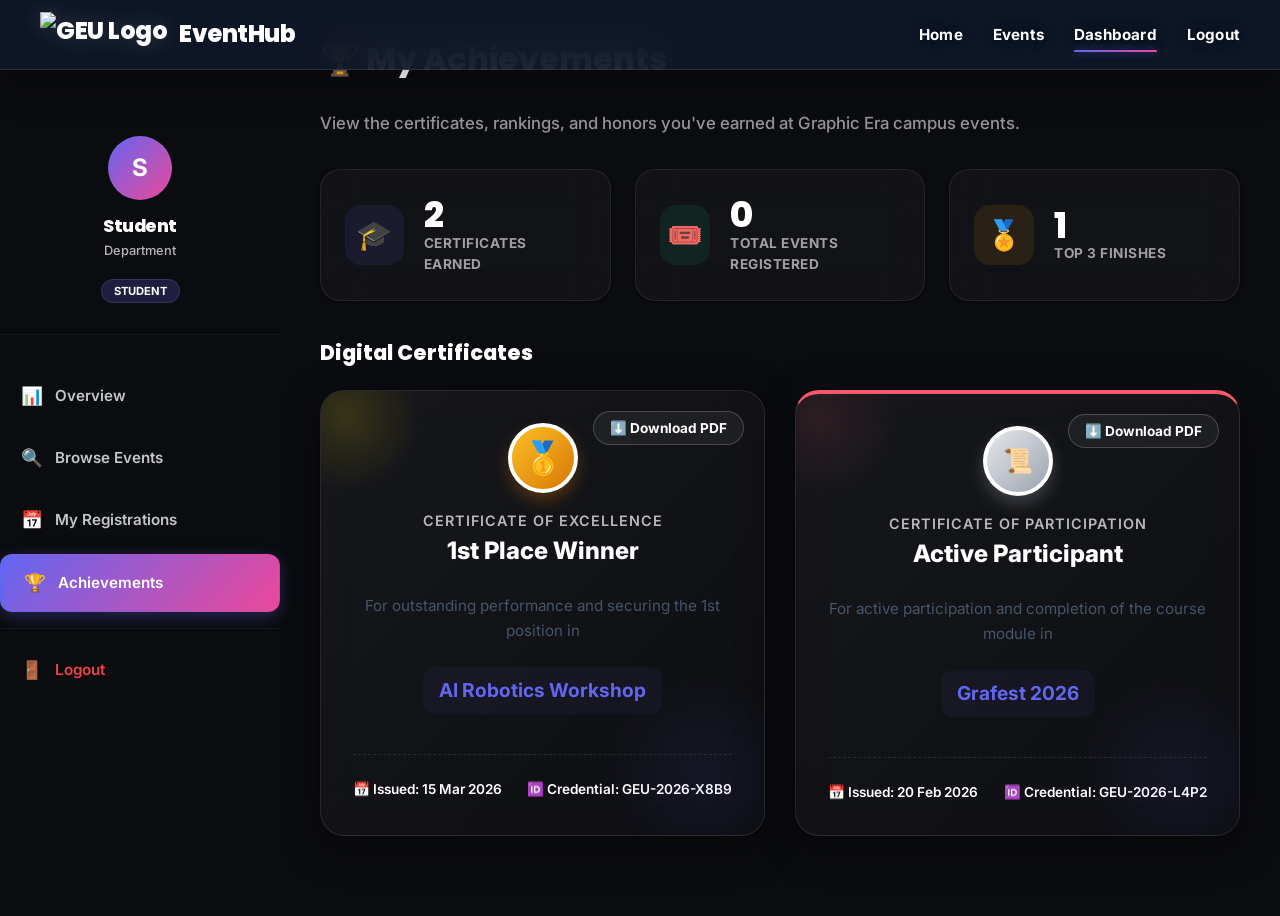
==== commit 8a2c2213: "fixed" ====
--- a/achievements.html
+++ b/achievements.html
@@ -9,7 +9,7 @@
   <link rel="stylesheet" href="https://cdnjs.cloudflare.com/ajax/libs/cropperjs/1.6.1/cropper.min.css" />
   <style>
     html { scroll-behavior: smooth; }
-    body { background: var(--color-gray-100); color: var(--color-gray-900); }
+    body { background: var(--color-black); color: var(--color-gray-900); }
 
     /* ── Achievements Stats Row ── */
     .achieve-stats {
@@ -19,10 +19,11 @@
       margin-bottom: 40px;
     }
     .achieve-stat-card {
-      background: #ffffff;
+      background: rgba(255, 255, 255, 0.03);
+      backdrop-filter: blur(20px);
       border-radius: 20px;
       padding: 24px;
-      border: 1px solid var(--color-gray-300);
+      border: 1px solid rgba(255, 255, 255, 0.08);
       box-shadow: var(--shadow-sm);
       display: flex;
       align-items: center;
@@ -39,8 +40,8 @@
       background: rgba(108, 99, 255, 0.1);
       color: var(--color-primary);
     }
-    .achieve-stat-info h3 { font-size: 2.2rem; font-weight: 800; color: var(--color-gray-900); margin-bottom: -4px; }
-    .achieve-stat-info p { font-size: 0.85rem; color: var(--color-gray-600); font-weight: 700; text-transform: uppercase; letter-spacing: 0.5px; }
+    .achieve-stat-info h3 { font-size: 2.2rem; font-weight: 800; color: #fff; margin-bottom: -4px; }
+    .achieve-stat-info p { font-size: 0.85rem; color: rgba(255,255,255,0.6); font-weight: 700; text-transform: uppercase; letter-spacing: 0.5px; }
 
     /* ── Certificate Grid ── */
     .certificate-grid {
@@ -51,10 +52,11 @@
     }
 
     .certificate-card {
-      background: linear-gradient(135deg, #ffffff 0%, #f8fafc 100%);
+      background: linear-gradient(135deg, rgba(255,255,255,0.05) 0%, rgba(255,255,255,0.01) 100%);
+      backdrop-filter: blur(20px);
       border-radius: 24px;
-      border: 1px solid var(--color-gray-300);
-      box-shadow: 0 10px 30px rgba(0,0,0,0.05);
+      border: 1px solid rgba(255,255,255,0.1);
+      box-shadow: 0 10px 40px rgba(0,0,0,0.4);
       position: relative;
       overflow: hidden;
       padding: 32px;
@@ -106,8 +108,8 @@
     .cert-ribbon.silver { background: linear-gradient(135deg, #e5e7eb, #9ca3af); box-shadow: 0 8px 16px rgba(156, 163, 175, 0.3); }
     .cert-ribbon.bronze { background: linear-gradient(135deg, #fca5a5, #b91c1c); box-shadow: 0 8px 16px rgba(185, 28, 28, 0.3); }
 
-    .cert-title { font-size: 1.5rem; font-weight: 800; color: var(--color-gray-900); }
-    .cert-subtitle { font-size: 0.9rem; color: var(--color-gray-600); font-weight: 600; text-transform: uppercase; letter-spacing: 1px; }
+    .cert-title { font-size: 1.5rem; font-weight: 800; color: #fff; }
+    .cert-subtitle { font-size: 0.9rem; color: rgba(255,255,255,0.7); font-weight: 600; text-transform: uppercase; letter-spacing: 1px; }
 
     .cert-event-name { font-size: 1.2rem; font-weight: 700; color: var(--color-primary); background: rgba(108,99,255,0.05); padding: 8px 16px; border-radius: 12px; margin-top: 8px; }
     
@@ -123,12 +125,11 @@
       font-weight: 600;
     }
 
-    /* Print styling */
     .print-btn {
-      background: white; border: 2px solid var(--color-gray-300); padding: 8px 16px; border-radius: 50px; font-weight: 700; font-size: 0.85rem; cursor: pointer; color: var(--color-gray-700); transition: var(--transition);
+      background: rgba(255,255,255,0.05); border: 1px solid rgba(255,255,255,0.2); padding: 8px 16px; border-radius: 50px; font-weight: 700; font-size: 0.85rem; cursor: pointer; color: #fff; transition: var(--transition);
       position: absolute; top: 20px; right: 20px; z-index: 2;
     }
-    .print-btn:hover { border-color: var(--color-primary); color: var(--color-primary); }
+    .print-btn:hover { border-color: var(--color-primary); background: var(--color-primary); }
 
   </style>
 </head>
@@ -180,8 +181,8 @@
     <!-- Main Content -->
     <main class="dashboard-content">
       <header class="dashboard-header" style="margin-bottom: 32px;">
-        <h1 style="font-size: 2rem; font-weight: 800; color: var(--color-gray-900); display: flex; align-items: center; gap: 12px;">🏆 My Achievements</h1>
-        <p style="color: var(--color-gray-600); font-weight: 500; margin-top: 6px; font-size: 1.05rem;">
+        <h1 style="font-size: 2rem; font-weight: 800; color: #fff; display: flex; align-items: center; gap: 12px;">🏆 My Achievements</h1>
+        <p style="color: rgba(255,255,255,0.7); font-weight: 500; margin-top: 6px; font-size: 1.05rem;">
           View the certificates, rankings, and honors you've earned at Graphic Era campus events.
         </p>
       </header>
@@ -212,7 +213,7 @@
       </div>
 
       <!-- Certificates Grid -->
-      <h2 style="font-size:1.3rem; font-weight: 800; color: var(--color-gray-900); margin-bottom: 24px;">Digital Certificates</h2>
+      <h2 style="font-size:1.3rem; font-weight: 800; color: #fff; margin-bottom: 24px;">Digital Certificates</h2>
       
       <div class="certificate-grid">
         
--- a/style.css
+++ b/style.css
@@ -7,39 +7,44 @@
 
 /* ===== CSS VARIABLES (PROFESSIONAL CLEAN STYLE) ===== */
 :root {
-  --color-primary: #6c63ff;
-  --color-primary-dark: #5a52e0;
-  --color-secondary: #f5576c;
-  --color-accent: #43e97b;
+  /* Exact target palette */
+  --color-primary: #6366f1; /* Target Indigo */
+  --color-primary-dark: #4f46e5;
+  --color-secondary: #ec4899; /* Target Pink */
+  --color-accent: #10b981;
   --color-white: #ffffff;
-  --color-black: #0f172a;
-  --color-gray-100: #f8fafc; /* Workspace Gray (Screenshot match) */
-  --color-gray-200: #ffffff; /* Surface White */
-  --color-gray-300: #e2e8f0; /* Borders */
+  --color-black: #0b0c10; /* Deep black background */
+  --color-gray-100: #1f2833; /* Dark slate */
+  --color-gray-200: #c5c6c7; /* Light text gray */
+  --color-gray-300: rgba(255, 255, 255, 0.1); /* Transparent borders */
   --color-gray-400: #94a3b8;
   --color-gray-600: #64748b;
   --color-gray-700: #475569;
-  --color-gray-900: #0f172a; /* Slate-900 Text */
+  --color-gray-900: #ffffff; /* All text is light in dark mode */
   --color-success: #10b981;
   --color-warning: #f59e0b;
   --color-error: #ef4444;
   --color-info: #3b82f6;
 
+  /* Premium Gradients */
+  --gradient-neon: linear-gradient(135deg, #6366f1 0%, #ec4899 100%);
+  --gradient-dark: linear-gradient(135deg, #0b0c10 0%, #1f2833 100%);
+
   /* Sidebar Profile & Nav */
-  --sidebar-bg: #0f172a; /* Deep Navy (Image match) */
-  --sidebar-active: rgba(108, 99, 255, 0.2); 
-
-  --glass-bg: rgba(255, 255, 255, 0.95); /* Solid Surface */
-  --glass-border: rgba(226, 232, 240, 0.4);
-  --glass-blur: blur(0px); /* Clean, no blur */
-
-  --shadow-sm: 0 1px 3px rgba(0,0,0,0.05);
-  --shadow-md: 0 4px 12px rgba(15, 23, 42, 0.05); /* Subtle but distinct */
-  --shadow-lg: 0 10px 30px rgba(15, 23, 42, 0.08);
+  --sidebar-bg: #0b0c10; 
+  --sidebar-active: rgba(99, 102, 241, 0.2); 
+
+  --glass-bg: rgba(255, 255, 255, 0.05); 
+  --glass-border: rgba(255, 255, 255, 0.1);
+  --glass-blur: blur(12px);
+
+  --shadow-sm: 0 1px 3px rgba(0,0,0,0.5);
+  --shadow-md: 0 4px 12px rgba(0, 0, 0, 0.7); 
+  --shadow-lg: 0 10px 30px rgba(0, 0, 0, 0.8);
 
   --radius-sm: 8px;
   --radius-md: 14px;
-  --radius-lg: 18px; /* Slightly tighter rounding */
+  --radius-lg: 18px; 
   --radius-xl: 32px;
   --radius-full: 9999px;
 
@@ -50,7 +55,7 @@
   --space-xl: 40px;
   --space-2xl: 80px;
 
-  --transition: all 0.3s ease;
+  --transition: all 0.3s cubic-bezier(0.4, 0, 0.2, 1);
   --transition-slow: all 0.5s ease;
 }
 
@@ -88,6 +93,52 @@
   line-height: 1.6;
   overflow-x: hidden;
   position: relative;
+}
+
+/* ===== LAYOUT UTILITIES ===== */
+.container {
+  max-width: 1320px;
+  margin: 0 auto;
+  padding: 0 var(--space-lg);
+  width: 100%;
+}
+
+.grid {
+  display: grid;
+  gap: var(--space-lg);
+}
+
+.grid-3 {
+  display: grid;
+  grid-template-columns: repeat(3, 1fr);
+  gap: 24px;
+}
+
+.events-grid {
+  margin-top: var(--space-xl);
+  width: 100%;
+}
+
+.events-toolbar {
+  display: flex;
+  justify-content: space-between;
+  align-items: center;
+  margin-bottom: var(--space-lg);
+  padding: 0 4px;
+}
+
+.flex-between {
+  display: flex;
+  justify-content: space-between;
+  align-items: center;
+  flex-wrap: wrap;
+  gap: var(--space-md);
+}
+
+/* Responsive Grid System *//* Small spacing for footer */
+.footer { margin-top: 100px; }
+@media (max-width: 768px) {
+  .container { padding: 0 var(--space-md); }
 }
 
 body::before {
@@ -116,21 +167,15 @@
 .text-gradient {
   background: linear-gradient(135deg, var(--color-primary) 0%, var(--color-secondary) 100%);
   -webkit-background-clip: text;
+  background-clip: text;
   -webkit-text-fill-color: transparent;
-  background-clip: text;
 }
 
 .text-center { text-align: center; }
 .mb-0 { margin-bottom: 0 !important; }
 .mb-4 { margin-bottom: 1.5rem; }
 
-/* ===== LAYOUT ===== */
-.container {
-  max-width: 1200px;
-  margin: 0 auto;
-  padding: 0 var(--space-lg);
-}
-
+/* ===== SECTION LAYOUT ===== */
 .section {
   padding: var(--space-2xl) 0;
 }
@@ -138,10 +183,6 @@
 .section-sm {
   padding: var(--space-xl) 0;
 }
-
-.grid { display: grid; gap: var(--space-lg); }
-.grid-3 { grid-template-columns: repeat(auto-fill, minmax(320px, 1fr)); }
-.grid-4 { grid-template-columns: repeat(auto-fill, minmax(240px, 1fr)); }
 
 .flex-between {
   display: flex;
@@ -159,20 +200,24 @@
   width: 100%;
   z-index: 1000;
   padding: 0 var(--space-xl);
-  height: 80px;
-  display: flex;
-  align-items: center;
-  transition: all 0.3s ease;
-  background: var(--sidebar-bg); /* Match Deep Navy Sidebar */
+  height: 85px;
+  display: flex;
+  align-items: center;
+  transition: var(--transition-slow);
+  background: rgba(11, 12, 16, 0.4);
+  backdrop-filter: blur(20px);
+  -webkit-backdrop-filter: blur(20px);
+  border-bottom: 1px solid rgba(255, 255, 255, 0.05);
   color: #ffffff;
 }
 
 .navbar.scrolled,
 .navbar.solid {
-  background: #0f172a; /* Solid Deep Navy */
-  height: 80px;
-  border-bottom: 1px solid rgba(255, 255, 255, 0.05);
-  box-shadow: 0 4px 30px rgba(0,0,0,0.15);
+  background: rgba(15, 23, 42, 0.9);
+  height: 70px;
+  backdrop-filter: blur(25px);
+  border-bottom: 1px solid rgba(255, 255, 255, 0.1);
+  box-shadow: 0 10px 40px rgba(0,0,0,0.3);
 }
 
 .logo, 
@@ -186,14 +231,17 @@
   font-weight: 800;
 }
 
+.navbar-menu {
+  display: flex !important;
+  flex-direction: row !important;
+  list-style: none;
+  gap: 30px;
+  align-items: center;
+  margin: 0;
+  padding: 0;
+}
+
 .navbar-menu li a,
-.navbar.scrolled .navbar-menu li a,
-.navbar.solid .navbar-menu li a {
-  color: rgba(255, 255, 255, 0.7);
-  font-weight: 600;
-  transition: var(--transition);
-}
-
 .navbar-menu li a:hover,
 .navbar-menu li a.active {
   color: var(--color-primary);
@@ -220,46 +268,62 @@
 }
 
 .logo img {
-  height: 45px;
+  height: 48px;
   width: auto;
   margin-right: 12px;
-}
-
-.navbar-menu {
-  display: flex;
-  align-items: center;
-  gap: var(--space-lg);
+  transition: var(--transition);
+}
+
+.logo:hover img {
+  transform: rotate(5deg) scale(1.1);
+  filter: drop-shadow(0 0 15px rgba(99, 102, 241, 0.6));
 }
 
 .navbar-menu li a,
 .navbar-menu a {
-  color: rgba(255,255,255,0.85);
+  color: #ffffff !important;
   font-size: 0.95rem;
-  font-weight: 500;
+  font-weight: 700;
   position: relative;
   transition: var(--transition);
-  padding: 6px 0;
-}
-
-.navbar-menu li a::after {
+  padding: 8px 0;
+  letter-spacing: 0.2px;
+  text-shadow: 0 0 10px rgba(0,0,0,0.5);
+}
+
+.navbar-menu li a::after,
+.navbar-menu a::after {
   content: '';
   position: absolute;
-  bottom: -2px;
+  bottom: 0;
   left: 0;
   width: 0;
   height: 2px;
-  background: linear-gradient(to right, var(--color-primary), var(--color-secondary));
-  border-radius: var(--radius-full);
+  background: var(--gradient-neon);
+  border-radius: 4px;
   transition: var(--transition);
+  box-shadow: 0 0 8px rgba(99, 102, 241, 0.6);
 }
 
 .navbar-menu li a:hover,
-.navbar-menu li a.active {
+.navbar-menu a:hover,
+.navbar-menu li a.active,
+.navbar-menu a.active {
+  color: #fff !important;
+  opacity: 1;
+}
+
+.navbar-menu li a:hover,
+.navbar-menu a:hover,
+.navbar-menu li a.active,
+.navbar-menu a.active {
   color: #fff;
 }
 
 .navbar-menu li a:hover::after,
-.navbar-menu li a.active::after {
+.navbar-menu a:hover::after,
+.navbar-menu li a.active::after,
+.navbar-menu a.active::after {
   width: 100%;
 }
 
@@ -380,58 +444,158 @@
   white-space: nowrap;
   position: relative;
   overflow: hidden;
-}
-
-.btn::after {
-  content: '';
-  position: absolute;
-  inset: 0;
-  background: rgba(255,255,255,0.1);
-  opacity: 0;
-  transition: opacity 0.2s;
-}
-.btn:hover::after { opacity: 1; }
-
-.btn-primary, .btn-btn-primary {
-  background: linear-gradient(135deg, var(--color-primary), var(--color-secondary));
-  color: white;
-  box-shadow: 0 4px 15px rgba(108, 99, 255, 0.4);
-}
-
-.btn-primary:hover, .btn-btn-primary:hover {
+  text-decoration: none;
+}
+
+.btn-primary {
+  background: var(--gradient-neon);
+  color: white !important;
+  box-shadow: 0 4px 15px rgba(99, 102, 241, 0.4);
+}
+
+.btn-primary:hover {
   transform: translateY(-2px);
-  box-shadow: 0 8px 25px rgba(108, 99, 255, 0.55);
-}
-
-.btn-outline, .btn-btn-secondary {
+  box-shadow: 0 8px 25px rgba(99, 102, 241, 0.55);
+}
+
+.btn-outline {
   background: transparent;
-  color: white;
+  color: white !important;
   border: 2px solid rgba(255,255,255,0.6);
   backdrop-filter: blur(4px);
 }
 
-.btn-outline:hover, .btn-btn-secondary:hover {
+.btn-outline:hover {
   background: rgba(255,255,255,0.15);
   border-color: white;
   transform: translateY(-2px);
 }
 
 .btn-ghost {
-  background: transparent;
-  color: var(--color-gray-700);
+  background: rgba(255, 255, 255, 0.05);
+  color: var(--color-gray-200);
   border: 1px solid var(--color-gray-300);
 }
 
 .btn-ghost:hover {
-  background: var(--color-gray-200);
-}
-
-.btn-sm { padding: 8px 18px; font-size: 0.85rem; }
-.btn-lg { padding: 16px 36px; font-size: 1.05rem; }
-
-.btn-log {
-  padding: 14px 32px;
-  font-size: 1rem;
+  background: rgba(255, 255, 255, 0.1);
+  color: #fff;
+}
+
+/* Specific Home/Landing Buttons */
+.btn-solid {
+  background: var(--gradient-neon);
+  color: white !important;
+  box-shadow: 0 6px 20px rgba(99, 102, 241, 0.4);
+  padding: 14px 36px;
+  border-radius: 50px;
+  font-weight: 700;
+}
+
+.btn-white {
+  background: white;
+  color: var(--color-primary);
+  font-weight: 700;
+  padding: 14px 36px;
+  border-radius: 50px;
+}
+
+.nav-register-btn {
+  background: var(--gradient-neon);
+  color: #fff !important;
+  padding: 10px 24px !important;
+  border-radius: 50px !important;
+  font-weight: 800 !important;
+  box-shadow: 0 4px 15px rgba(99, 102, 241, 0.4);
+  transform: translateY(0);
+}
+
+.nav-register-btn::after { display: none !important; }
+
+.nav-register-btn:hover {
+  transform: translateY(-2px) scale(1.05);
+  box-shadow: 0 8px 25px rgba(99, 102, 241, 0.6);
+  color: #fff !important;
+}
+
+/* Dashboard Top Bar (Specific to Student/Organizer panels) */
+.dashboard-top-bar {
+  position: sticky;
+  top: 0;
+  background: rgba(2, 3, 5, 0.7);
+  backdrop-filter: blur(25px);
+  -webkit-backdrop-filter: blur(25px);
+  border-bottom: 1px solid rgba(255, 255, 255, 0.08);
+  padding: 12px 0;
+  margin-bottom: 40px;
+  z-index: 1000;
+  display: flex;
+  justify-content: space-between;
+  align-items: center;
+}
+
+.dash-search {
+  flex: 0 0 350px;
+  position: relative;
+}
+
+.dash-search input {
+  width: 100%;
+  padding: 12px 20px 12px 45px;
+  background: rgba(255,255,255,0.05);
+  border: 1px solid rgba(255,255,255,0.12);
+  border-radius: 50px;
+  color: #fff;
+  font-size: 0.9rem;
+  transition: var(--transition);
+}
+
+.dash-search input::placeholder {
+  color: rgba(255, 255, 255, 0.45);
+}
+
+.dash-search input:focus {
+  background: rgba(255,255,255,0.08);
+  border-color: var(--color-primary);
+  outline: none;
+  box-shadow: 0 0 0 4px rgba(99, 102, 241, 0.2);
+}
+
+.dash-search-icon {
+  position: absolute;
+  left: 18px;
+  top: 50%;
+  transform: translateY(-50%);
+  color: rgba(255,255,255,0.6);
+  font-size: 1.1rem;
+}
+
+.dash-actions {
+  display: flex;
+  align-items: center;
+  gap: 16px;
+}
+
+.dash-action-btn {
+  width: 44px;
+  height: 44px;
+  border-radius: 12px;
+  background: rgba(255,255,255,0.05);
+  border: 1px solid rgba(255,255,255,0.12);
+  display: flex;
+  align-items: center;
+  justify-content: center;
+  color: rgba(255,255,255,0.85);
+  font-size: 1.2rem;
+  transition: var(--transition);
+}
+
+.dash-action-btn:hover {
+  background: rgba(255,255,255,0.1);
+  color: #fff;
+  border-color: var(--color-primary);
+  transform: translateY(-2px);
+  box-shadow: 0 4px 12px rgba(99, 102, 241, 0.2);
 }
 
 /* ===== CARDS ===== */
@@ -444,184 +608,291 @@
   color: var(--color-gray-900);
 }
 
-/* ===== EVENT CARDS ===== */
-/* ===== REFINED EVENT CARDS (PREMIUM) ===== */
+/* ===== EVENT CARDS – PREMIUM DARK GLASSMORPHISM ===== */
 .event-card {
-  background: var(--color-gray-200);
-  border-radius: 20px;
+  background: rgba(17, 19, 28, 0.75);
+  backdrop-filter: blur(24px);
+  -webkit-backdrop-filter: blur(24px);
+  border-radius: 22px;
   overflow: hidden;
-  transition: all 0.5s cubic-bezier(0.175, 0.885, 0.32, 1.275);
-  box-shadow: 0 15px 35px rgba(0,0,0,0.4);
-  border: 1px solid var(--color-gray-300);
+  transition: transform 0.45s cubic-bezier(0.175, 0.885, 0.32, 1.275),
+              box-shadow 0.45s ease,
+              border-color 0.3s ease;
+  box-shadow: 0 8px 32px rgba(0,0,0,0.5), inset 0 1px 0 rgba(255,255,255,0.06);
+  border: 1px solid rgba(255, 255, 255, 0.08);
   display: flex;
   flex-direction: column;
   position: relative;
   z-index: 1;
-}
-
-/* Dynamic premium shine effect across the card */
+  height: 100%;
+}
+
+/* Animated glow border on hover */
 .event-card::before {
   content: '';
   position: absolute;
+  inset: -1px;
+  border-radius: 23px;
+  padding: 1px;
+  background: linear-gradient(135deg, rgba(99,102,241,0) 0%, rgba(99,102,241,0.6) 50%, rgba(236,72,153,0.4) 100%);
+  -webkit-mask: linear-gradient(#fff 0 0) content-box, linear-gradient(#fff 0 0);
+  mask: linear-gradient(#fff 0 0) content-box, linear-gradient(#fff 0 0);
+  -webkit-mask-composite: xor;
+  mask-composite: exclude;
+  opacity: 0;
+  transition: opacity 0.4s ease;
+  pointer-events: none;
+  z-index: 2;
+}
+
+/* Shimmer sweep */
+.event-card::after {
+  content: '';
+  position: absolute;
   top: 0;
-  left: -150%;
-  width: 60%;
+  left: -120%;
+  width: 55%;
   height: 100%;
-  background: linear-gradient(to right, rgba(255,255,255,0) 0%, rgba(255,255,255,0.4) 50%, rgba(255,255,255,0) 100%);
-  transform: skewX(-25deg);
-  z-index: 10;
-  transition: all 0.8s cubic-bezier(0.19, 1, 0.22, 1);
+  background: linear-gradient(to right, transparent 0%, rgba(255,255,255,0.06) 50%, transparent 100%);
+  transform: skewX(-20deg);
+  z-index: 5;
+  transition: left 0.8s cubic-bezier(0.19, 1, 0.22, 1);
   pointer-events: none;
 }
 
-.event-card:hover::before {
-  left: 200%;
-}
+.event-card:hover::before { opacity: 1; }
+.event-card:hover::after  { left: 180%; }
 
 .event-card:hover {
-  transform: translateY(-12px) scale(1.03);
-  box-shadow: 0 30px 60px -12px rgba(108, 99, 255, 0.4);
-  border-color: var(--color-primary);
+  transform: translateY(-10px);
+  box-shadow:
+    0 24px 60px -10px rgba(99, 102, 241, 0.35),
+    0 8px 24px rgba(0,0,0,0.6),
+    inset 0 1px 0 rgba(255,255,255,0.1);
+  border-color: rgba(99,102,241,0.4);
 }
 
 .event-card-image {
   width: 100%;
-  height: 180px;
+  height: 195px;
   position: relative;
   display: flex;
   align-items: center;
   justify-content: center;
-  font-size: 3.5rem;
+  font-size: 3.8rem;
   overflow: hidden;
+  flex-shrink: 0;
 }
 
 .event-card-image::after {
   content: '';
   position: absolute;
   inset: 0;
-  background: linear-gradient(to bottom, transparent 60%, rgba(0,0,0,0.15));
-}
-
-/* Category Gradients */
-.cat-bg-technology { background: linear-gradient(135deg, #6366f1 0%, #a855f7 100%); }
-.cat-bg-cultural   { background: linear-gradient(135deg, #f43f5e 0%, #fb923c 100%); }
-.cat-bg-sports     { background: linear-gradient(135deg, #10b981 0%, #3b82f6 100%); }
-.cat-bg-academic   { background: linear-gradient(135deg, #0ea5e9 0%, #2dd4bf 100%); }
-.cat-bg-workshop   { background: linear-gradient(135deg, #f59e0b 0%, #ef4444 100%); }
+  background: linear-gradient(
+    to bottom,
+    rgba(0,0,0,0.05) 0%,
+    rgba(11,12,16,0.55) 70%,
+    rgba(11,12,16,0.85) 100%
+  );
+}
+
+/* Category Gradients – richer, more saturated */
+.cat-bg-technology { background: linear-gradient(140deg, #4f46e5 0%, #7c3aed 60%, #a21caf 100%); }
+.cat-bg-cultural   { background: linear-gradient(140deg, #be123c 0%, #f43f5e 50%, #fb923c 100%); }
+.cat-bg-sports     { background: linear-gradient(140deg, #065f46 0%, #10b981 55%, #3b82f6 100%); }
+.cat-bg-academic   { background: linear-gradient(140deg, #0369a1 0%, #0ea5e9 55%, #06b6d4 100%); }
+.cat-bg-workshop   { background: linear-gradient(140deg, #b45309 0%, #f59e0b 50%, #ef4444 100%); }
+
+/* Category-colored bottom accent bar */
+.event-card[data-category="technology"] { --card-accent: #6366f1; }
+.event-card[data-category="cultural"]   { --card-accent: #f43f5e; }
+.event-card[data-category="sports"]     { --card-accent: #10b981; }
+.event-card[data-category="academic"]   { --card-accent: #0ea5e9; }
+.event-card[data-category="workshop"]   { --card-accent: #f59e0b; }
 
 .event-card-body {
-  padding: 24px;
+  padding: 22px 24px 20px;
   flex: 1;
   display: flex;
   flex-direction: column;
+  position: relative;
+}
+
+/* Thin accent line at the very top of the body */
+.event-card-body::before {
+  content: '';
+  position: absolute;
+  top: 0;
+  left: 24px;
+  right: 24px;
+  height: 2px;
+  border-radius: 0 0 4px 4px;
+  background: var(--card-accent, var(--color-primary));
+  opacity: 0.6;
+  transition: opacity 0.3s ease;
+}
+.event-card:hover .event-card-body::before {
+  opacity: 1;
 }
 
 .event-category-badge {
   position: absolute;
-  top: 16px;
-  left: 16px;
-  padding: 6px 14px;
+  top: 14px;
+  left: 14px;
+  padding: 5px 13px;
   border-radius: 50px;
-  font-size: 0.7rem;
-  font-weight: 700;
+  font-size: 0.68rem;
+  font-weight: 800;
   text-transform: uppercase;
-  letter-spacing: 1px;
-  backdrop-filter: blur(12px);
-  background: rgba(255, 255, 255, 0.2);
-  color: white;
-  border: 1px solid rgba(255, 255, 255, 0.3);
-  z-index: 2;
-  box-shadow: 0 4px 6px rgba(0,0,0,0.1);
+  letter-spacing: 1.2px;
+  backdrop-filter: blur(16px);
+  -webkit-backdrop-filter: blur(16px);
+  background: rgba(0, 0, 0, 0.45);
+  color: #fff;
+  border: 1px solid rgba(255, 255, 255, 0.22);
+  z-index: 10;
+  box-shadow: 0 2px 12px rgba(0,0,0,0.3);
 }
 
 .event-title {
-  font-size: 1.25rem;
+  font-size: 1.18rem;
   font-family: 'Poppins', sans-serif;
   font-weight: 800;
-  color: var(--color-gray-900);
-  margin-bottom: 12px;
+  color: #f1f5f9;
+  margin-bottom: 14px;
+  margin-top: 10px;
   line-height: 1.3;
+  letter-spacing: -0.3px;
+  transition: color 0.3s ease;
+}
+.event-card:hover .event-title {
+  color: #ffffff;
 }
 
 .event-meta-list {
   display: flex;
-  flex-direction: column;
-  gap: 10px;
-  margin-bottom: 20px;
+  flex-wrap: wrap;
+  gap: 8px;
+  margin-bottom: 16px;
 }
 
 .meta-item {
-  display: flex;
-  align-items: center;
-  gap: 10px;
-  font-size: 0.85rem;
-  color: var(--color-gray-600);
+  display: inline-flex;
+  align-items: center;
+  gap: 6px;
+  font-size: 0.78rem;
+  color: rgba(255,255,255,0.55);
+  background: rgba(255,255,255,0.04);
+  border: 1px solid rgba(255,255,255,0.08);
+  border-radius: 50px;
+  padding: 5px 12px;
+  font-weight: 500;
+  transition: background 0.2s, color 0.2s;
+}
+.event-card:hover .meta-item {
+  background: rgba(255,255,255,0.07);
+  color: rgba(255,255,255,0.75);
 }
 
 .meta-icon {
-  font-size: 1.1rem;
-  opacity: 0.9;
+  font-size: 0.9rem;
+  line-height: 1;
 }
 
 .event-description {
-  font-size: 0.9rem;
-  color: var(--color-gray-500);
-  line-height: 1.5;
-  margin-bottom: 20px;
+  font-size: 0.875rem;
+  color: rgba(255,255,255,0.4);
+  line-height: 1.6;
+  margin-bottom: 18px;
   display: -webkit-box;
   -webkit-line-clamp: 2;
   line-clamp: 2;
   -webkit-box-orient: vertical;
   overflow: hidden;
-}
-
-.organizer-info {
-  display: flex;
-  align-items: center;
-  gap: 10px;
-  padding-top: 16px;
-  border-top: 1px solid var(--color-gray-100);
-  margin-top: auto;
-  font-size: 0.8rem;
-  font-weight: 600;
-  color: var(--color-gray-700);
+  flex-grow: 1;
 }
 
 /* Capacity Tracker */
 .capacity-container {
-  margin-top: 16px;
   margin-bottom: 16px;
+  background: rgba(255,255,255,0.03);
+  border: 1px solid rgba(255,255,255,0.06);
+  border-radius: 14px;
+  padding: 12px 14px;
 }
 
 .capacity-header {
   display: flex;
   justify-content: space-between;
-  font-size: 0.75rem;
+  font-size: 0.73rem;
   margin-bottom: 8px;
-  font-weight: 600;
-  color: var(--color-gray-500);
+  font-weight: 700;
+  color: rgba(255,255,255,0.5);
+  text-transform: uppercase;
+  letter-spacing: 0.5px;
+}
+
+.capacity-header span:last-child {
+  color: var(--card-accent, var(--color-primary));
+  font-size: 0.8rem;
 }
 
 .capacity-progress {
-  height: 8px;
-  background: var(--color-gray-100);
-  border-radius: 10px;
+  height: 5px;
+  background: rgba(255,255,255,0.07);
+  border-radius: 50px;
   overflow: hidden;
 }
 
 .progress-fill {
   height: 100%;
-  background: linear-gradient(90deg, var(--color-primary), var(--color-secondary));
-  border-radius: 10px;
-  transition: width 1s ease-out;
+  background: linear-gradient(90deg, var(--color-primary) 0%, var(--color-secondary) 100%);
+  border-radius: 50px;
+  transition: width 1.2s cubic-bezier(0.4, 0, 0.2, 1);
+  box-shadow: 0 0 10px rgba(99,102,241,0.5);
+  position: relative;
+}
+
+.progress-fill::after {
+  content: '';
+  position: absolute;
+  top: 0;
+  right: 0;
+  width: 6px;
+  height: 100%;
+  background: rgba(255,255,255,0.6);
+  border-radius: 50px;
+  filter: blur(2px);
 }
 
 .progress-fill.full {
-  background: var(--color-error);
+  background: linear-gradient(90deg, #ef4444 0%, #f97316 100%);
+  box-shadow: 0 0 10px rgba(239,68,68,0.5);
+}
+
+.organizer-info {
+  display: flex;
+  align-items: center;
+  gap: 8px;
+  padding-top: 14px;
+  border-top: 1px solid rgba(255,255,255,0.07);
+  margin-top: auto;
+  margin-bottom: 12px;
+  font-size: 0.78rem;
+  font-weight: 600;
+  color: rgba(255,255,255,0.4);
 }
 
 .register-btn-wrap {
-  margin-top: 12px;
+  margin-top: 4px;
+}
+
+.register-btn-wrap .btn {
+  font-size: 0.9rem;
+  font-weight: 700;
+  letter-spacing: 0.3px;
+  border-radius: 12px;
+  padding: 11px 20px;
 }
 
 
@@ -1148,35 +1419,64 @@
 }
 
 /* ===== RESPONSIVE ===== */
-@media (max-width: 1024px) {
+/* LAPTOP & LARGE TABLET */
+@media (max-width: 1199px) {
+  .navbar-menu { gap: var(--space-sm); }
+  .navbar-menu li a { font-size: 0.9rem; }
+  .logo, .navbar-brand { font-size: 1.35rem !important; }
+}
+
+/* TABLET & SMALL LAPTOP */
+@media (max-width: 991px) {
   .dashboard-sidebar { width: 220px; }
-}
-
-@media (max-width: 768px) {
+  
   .navbar { padding: 0 var(--space-lg); }
   .hamburger { display: flex; }
 
   .navbar-menu {
     position: fixed;
-    top: 72px;
+    top: 70px; /* Aligns with refined navbar height */
     left: 0;
     right: 0;
-    background: #0f172a;
-    border-bottom: 1px solid rgba(255,255,255,0.1);
+    height: calc(100vh - 70px);
+    background: rgba(11, 12, 16, 0.95);
+    backdrop-filter: blur(40px);
+    -webkit-backdrop-filter: blur(40px);
     flex-direction: column;
+    justify-content: center;
     align-items: center;
-    padding: var(--space-xl);
-    gap: var(--space-lg);
-    transform: translateY(-110%);
-    transition: transform 0.4s cubic-bezier(0.4, 0, 0.2, 1);
-    box-shadow: 0 10px 30px rgba(0,0,0,0.5);
+    padding: var(--space-2xl) 0;
+    gap: var(--space-xl);
+    transform: translateX(100%); /* Slide from right */
+    transition: transform 0.5s cubic-bezier(0.19, 1, 0.22, 1);
+    z-index: 1001;
+    overflow-y: auto;
   }
 
-  .navbar-menu.open { transform: translateY(0); }
-
-  .section { padding: var(--space-xl) 0; }
-  .section-title { font-size: var(--font-size-3xl); }
-  .hero-title { font-size: 2.2rem; }
+  .navbar-menu.open { 
+    transform: translateX(0); 
+  }
+
+  .navbar-menu li {
+    width: 100%;
+    text-align: center;
+  }
+
+  .navbar-menu li a {
+    font-size: 2.5rem;
+    font-weight: 800;
+    letter-spacing: -1px;
+    padding: 15px 0;
+    display: block;
+    color: #fff !important;
+  }
+
+  .navbar-menu li a.active {
+    background: var(--gradient-neon);
+    -webkit-background-clip: text;
+    background-clip: text;
+    -webkit-text-fill-color: transparent;
+  }
 
   .Dashboard-layout { flex-direction: column; }
   .dashboard-sidebar {
@@ -1184,17 +1484,28 @@
     height: auto;
     position: static;
   }
-
-  .grid-3 { grid-template-columns: 1fr; }
+}
+
+/* MOBILE SETTINGS */
+@media (max-width: 768px) {
+  .section { padding: var(--space-xl) 0; }
+  .section-title { font-size: 2rem; }
+  .hero-title { font-size: 1.8rem; }
+
   .grid-4 { grid-template-columns: repeat(2, 1fr); }
   .footer-content { grid-template-columns: repeat(2, 1fr); }
-}
-
+  
+  .cta-buttons { flex-direction: column; width: 100%; padding: 0 var(--space-md); }
+  .cta-buttons a { width: 100%; text-align: center; }
+}
+
+/* SMALL MOBILE (PHONES) */
 @media (max-width: 480px) {
   .grid-4 { grid-template-columns: 1fr; }
   .footer-content { grid-template-columns: 1fr; }
-  .hero-cta { flex-direction: column; align-items: center; }
-  .stats-grid { grid-template-columns: repeat(2, 1fr); }
+  .hero-cta { flex-direction: column; align-items: stretch; width: 100%; }
+  .hero-cta a { width: 100%; text-align: center; margin-bottom: 10px; }
+  .stats-grid { grid-template-columns: 1fr; }
 }
 @keyframes pulse {
   0% { transform: scale(1); box-shadow: 0 0 0 0 rgba(67, 233, 123, 0.7); }
@@ -1204,32 +1515,28 @@
 
 /* ===== CROPPER MODAL STYLES ===== */
 .cropper-modal {
+  width: 95% !important; /* Full width on mobile */
   max-width: 650px !important;
-  background: #111827 !important; /* Premium Dark Navy */
-  border: 3px solid var(--color-primary) !important; /* Very thick indigo border */
+  background: #111827 !important;
+  border: 3px solid var(--color-primary) !important;
   box-shadow: 0 0 40px rgba(108, 99, 255, 0.4);
   color: #ffffff;
   padding: 40px !important;
+  max-height: 95vh; /* Ensure it fits on screen */
+  overflow-y: auto;
 }
 
 .cropper-modal .modal-header h2 {
-  color: var(--color-primary) !important; /* Indigo title for pop */
+  color: var(--color-primary) !important;
   font-size: 1.8rem !important;
   text-transform: uppercase;
   letter-spacing: 1px;
 }
 
-.cropper-modal .modal-close {
-  background: rgba(255, 255, 255, 0.1);
-  color: #ffffff;
-  width: 44px;
-  height: 44px;
-  font-size: 1.5rem;
-}
-
 .cropper-image-container {
   width: 100%;
   height: 450px;
+  max-height: 50vh; /* Responsive height limit */
   background-color: #000;
   margin: 32px 0;
   border-radius: var(--radius-lg);
@@ -1237,24 +1544,45 @@
   border: 2px solid rgba(255, 255, 255, 0.15);
 }
 
-.cropper-controls {
-  display: flex;
-  justify-content: flex-end;
-  gap: 20px;
-  padding-top: 20px;
-}
-
-.cropper-controls .btn-primary {
-  padding: 14px 40px !important;
-  font-size: 1.1rem !important;
-  font-weight: 800 !important;
-}
-
-.cropper-controls .btn-outline {
-  padding: 14px 40px !important;
-  font-size: 1.1rem !important;
-  border-color: rgba(255, 255, 255, 0.3) !important;
-}
+/* ===== RESPONSIVE ADJUSTMENTS ===== */
+@media (max-width: 768px) {
+  .cropper-modal {
+    padding: 24px !important;
+    width: 90% !important;
+  }
+  
+  .cropper-modal .modal-header h2 {
+    font-size: 1.3rem !important;
+  }
+  
+  .cropper-image-container {
+    height: 350px;
+    margin: 20px 0;
+  }
+  
+  .cropper-controls {
+    flex-direction: column-reverse; /* Stack buttons on small screens */
+    gap: 12px;
+  }
+  
+  .cropper-controls button {
+    width: 100% !important;
+    padding: 12px !important;
+    font-size: 1rem !important;
+  }
+}
+
+@media (max-width: 480px) {
+  .cropper-modal {
+    padding: 16px !important;
+    width: 95% !important;
+  }
+  
+  .cropper-image-container {
+    height: 300px;
+  }
+}
+
 
 /* ===== CROPPING UI (THE SQUARES/LINES) ===== */
 .cropper-view-box {
@@ -1278,11 +1606,449 @@
   background: #000 !important;
 }
 
-.modal-overlay {
-  background: rgba(0, 0, 0, 0.92) !important; /* Almost total blackout for focus */
-  backdrop-filter: blur(12px) !important;
-}
-
-
-
-
+
+/* ===== SECTIONS & LAYOUT BLOCKS ===== */
+.featured-section {
+  padding: 80px 0;
+  background: var(--color-black);
+}
+
+.section-head {
+  display: flex;
+  justify-content: space-between;
+  align-items: center;
+  margin-bottom: 40px;
+  flex-wrap: wrap;
+  gap: 16px;
+}
+
+.section-head h2 {
+  font-size: 2rem;
+  color: #fff;
+}
+
+.cta-banner {
+  background: var(--gradient-neon);
+  padding: 100px 0;
+  text-align: center;
+  color: white;
+  position: relative;
+  overflow: hidden;
+}
+
+.cta-banner::before {
+  content: '';
+  position: absolute;
+  inset: 0;
+  background: url("data:image/svg+xml,%3Csvg width='80' height='80' viewBox='0 0 80 80' xmlns='http://www.w3.org/2000/svg'%3E%3Cg fill='white' fill-opacity='0.03'%3E%3Ccircle cx='40' cy='40' r='20'/%3E%3C/g%3E%3C/svg%3E");
+}
+
+.cta-buttons {
+  display: flex;
+  gap: 16px;
+  justify-content: center;
+  flex-wrap: wrap;
+  margin-top: 32px;
+}
+
+/* ===== LIVE FEED SECTION ===== */
+.live-section {
+  padding: 100px 0;
+  background: var(--gradient-dark);
+  position: relative;
+  color: #ffffff;
+}
+
+.live-header {
+  display: flex;
+  align-items: center;
+  justify-content: space-between;
+  margin-bottom: 40px;
+  flex-wrap: wrap;
+  gap: 12px;
+}
+
+.live-title {
+  font-size: 2rem;
+  font-weight: 800;
+  color: #ffffff;
+  display: flex;
+  align-items: center;
+  gap: 12px;
+}
+
+.live-dot {
+  width: 12px; height: 12px; border-radius: 50%;
+  background: var(--color-success);
+  box-shadow: 0 0 15px var(--color-success);
+  animation: livePulse 1.5s infinite;
+}
+
+@keyframes livePulse {
+  0% { transform: scale(1); box-shadow: 0 0 0 0 rgba(16, 185, 129, 0.4); }
+  70% { transform: scale(1.1); box-shadow: 0 0 0 12px rgba(16, 185, 129, 0); }
+  100% { transform: scale(1); box-shadow: 0 0 0 0 rgba(16, 185, 129, 0); }
+}
+
+.live-badge {
+  background: rgba(16, 185, 129, 0.1);
+  border: 1px solid rgba(16, 185, 129, 0.2);
+  color: var(--color-success);
+  font-size: 0.8rem; font-weight: 700;
+  padding: 6px 14px; border-radius: 50px;
+}
+
+.live-stats-row {
+  display: grid; grid-template-columns: repeat(auto-fit, minmax(200px, 1fr));
+  gap: 20px; margin-bottom: 40px;
+}
+
+.live-stat-card {
+  background: var(--glass-bg);
+  border: 1px solid var(--glass-border);
+  border-radius: 18px; padding: 24px 20px; text-align: center;
+  backdrop-filter: var(--glass-blur);
+}
+
+.live-stat-num {
+  font-size: 2.2rem; font-weight: 800; color: #ffffff;
+}
+
+.live-stat-label {
+  font-size: 0.8rem; color: rgba(255, 255, 255, 0.6);
+  margin-top: 6px; text-transform: uppercase;
+}
+
+.feed-grid { display: grid; grid-template-columns: repeat(auto-fit, minmax(350px, 1fr)); gap: 20px; }
+
+.feed-card {
+  background: var(--glass-bg);
+  border: 1px solid var(--glass-border);
+  border-radius: 14px; padding: 16px 20px;
+  display: flex; align-items: center; gap: 16px;
+  backdrop-filter: var(--glass-blur);
+  transition: var(--transition);
+}
+
+.feed-card:hover {
+  background: rgba(255, 255, 255, 0.1);
+  transform: scale(1.02);
+}
+
+.feed-avatar {
+  width: 48px; height: 48px; border-radius: 50%;
+  background: var(--gradient-neon);
+  display: flex; align-items: center; justify-content: center;
+  font-weight: 800; color: white; flex-shrink: 0;
+}
+
+.feed-name { font-weight: 700; color: #fff; }
+.feed-dept { font-size: 0.8rem; color: rgba(255, 255, 255, 0.5); }
+.feed-role-badge { font-size: 0.72rem; font-weight: 700; padding: 3px 10px; border-radius: 50px; text-transform: uppercase; }
+
+.role-student   { background: rgba(99, 102, 241, 0.1); color: #818cf8; border: 1px solid rgba(99, 102, 241, 0.2); }
+.role-organizer { background: rgba(236, 72, 153, 0.1); color: #f472b6; border: 1px solid rgba(236, 72, 153, 0.2); }
+
+/* ticker */
+.ticker-wrap {
+  background: var(--gradient-neon);
+  color: white; padding: 12px 0; overflow: hidden; white-space: nowrap;
+}
+
+.ticker-content { display: inline-block; animation: ticker 40s linear infinite; font-weight: 600; }
+@keyframes ticker {
+  from { transform: translateX(100vw); }
+  to { transform: translateX(-100%); }
+}
+
+.slide-element {
+  opacity: 0; transform: translateX(50px);
+  transition: opacity 0.7s ease, transform 0.7s cubic-bezier(0.25, 0.46, 0.45, 0.94);
+}
+.slide-element.visible { opacity: 1; transform: translateX(0); }
+
+/* ===== EVENTS PAGE SPECIFIC ===== */
+.events-hero {
+  background: var(--gradient-dark);
+  padding: 120px 0 60px;
+  text-align: center;
+  color: white;
+  position: relative;
+  overflow: hidden;
+}
+
+.events-hero h1 { font-size: 3rem; margin-bottom: 16px; position: relative; }
+.events-hero p { font-size: 1.1rem; opacity: 0.8; max-width: 600px; margin: 0 auto; position: relative; }
+
+.filters-bar {
+  background: rgba(15, 23, 42, 0.6);
+  padding: 24px 0;
+  border-bottom: 1px solid rgba(255, 255, 255, 0.08);
+  position: sticky;
+  top: 70px; /* Aligns with solid/scrolled navbar */
+  z-index: 998;
+  backdrop-filter: blur(20px);
+  -webkit-backdrop-filter: blur(20px);
+  transition: all 0.4s cubic-bezier(0.4, 0, 0.2, 1);
+}
+
+.filters-bar.scrolled {
+  padding: 12px 0;
+  background: rgba(15, 23, 42, 0.9);
+  box-shadow: 0 10px 40px rgba(0,0,0,0.4);
+  transform: translateY(-5px);
+}
+
+.filters-inner {
+  display: flex; align-items: center; gap: 16px; flex-wrap: wrap;
+}
+
+.search-box { flex: 1; min-width: 280px; position: relative; }
+.search-box input {
+  width: 100%; padding: 14px 20px 14px 48px;
+  border: 1px solid var(--color-gray-300);
+  border-radius: 50px; font-size: 0.95rem;
+  background: rgba(255,255,255,0.05); color: white;
+  transition: var(--transition);
+}
+
+.search-box input:focus {
+  border-color: var(--color-primary);
+  background: rgba(255,255,255,0.1);
+  box-shadow: 0 0 0 4px rgba(99, 102, 241, 0.2);
+}
+
+.search-icon { position: absolute; left: 18px; top: 50%; transform: translateY(-50%); color: var(--color-gray-400); }
+
+.filter-pills { display: flex; gap: 10px; flex-wrap: wrap; }
+.pill {
+  padding: 10px 22px; border-radius: 50px;
+  border: 1px solid var(--color-gray-300);
+  background: transparent; color: var(--color-gray-200);
+  font-size: 0.88rem; font-weight: 600; cursor: pointer; transition: var(--transition);
+}
+
+.pill:hover, .pill.active {
+  background: var(--gradient-neon);
+  border-color: transparent; color: white;
+  box-shadow: 0 4px 15px rgba(99, 102, 241, 0.3);
+}
+
+.events-toolbar {
+  display: flex; justify-content: space-between; align-items: center;
+  margin: 40px 0 24px; flex-wrap: wrap; gap: 16px;
+}
+
+/* Events grid layout */
+.events-grid {
+  display: grid;
+  gap: 30px;
+  width: 100%;
+}
+
+.events-grid.grid-3 {
+    grid-template-columns: repeat(3, 1fr);
+}
+
+@media (max-width: 1024px) {
+    .events-grid.grid-3 {
+        grid-template-columns: repeat(2, 1fr);
+    }
+}
+
+@media (max-width: 768px) {
+    .events-grid.grid-3 {
+        grid-template-columns: 1fr;
+    }
+}
+
+.capacity-bar {
+  height: 8px; background: rgba(255,255,255,0.05);
+  border-radius: 10px; margin-top: 12px; overflow: hidden;
+}
+
+.capacity-fill {
+  height: 100%; border-radius: 10px;
+  background: var(--gradient-neon);
+  transition: width 1s ease;
+}
+
+select.sort-select {
+  padding: 12px 24px; border: 1px solid var(--color-gray-300);
+  border-radius: 50px; background: var(--color-black);
+  color: white; font-weight: 600; cursor: pointer;
+  outline: none;
+}
+
+.view-toggle button {
+  background: rgba(255,255,255,0.05); border: 1px solid var(--color-gray-300);
+  border-radius: 10px; padding: 10px 14px; color: white; cursor: pointer;
+  transition: var(--transition);
+}
+
+.view-toggle button.active { background: var(--color-primary); border-color: var(--color-primary); }
+
+/* ===== AUTH / LOGIN / REGISTER ===== */
+.auth-page {
+  background: var(--gradient-dark);
+  min-height: 100vh; display: flex; align-items: center; justify-content: center;
+  padding: 40px 20px;
+}
+
+.auth-card {
+  background: white; border-radius: 24px; width: 100%; max-width: 440px;
+  overflow: hidden; box-shadow: 0 20px 40px rgba(0,0,0,0.4);
+  animation: slideUp 0.5s ease;
+}
+
+.tab-bar { display: flex; border-bottom: 2px solid #f0f2f8; }
+.tab-btn {
+  flex: 1; padding: 20px; border: none; background: none;
+  font-weight: 700; color: #9ca3af; cursor: pointer;
+  border-bottom: 3px solid transparent; transition: var(--transition);
+}
+.tab-btn.active { color: var(--color-primary); border-bottom-color: var(--color-primary); }
+
+.tab-panel { padding: 40px; display: none; }
+.tab-panel.active { display: block; animation: fadeIn 0.3s ease; }
+
+.input-group { margin-bottom: 16px; position: relative; }
+.input-icon { position: absolute; left: 14px; top: 50%; transform: translateY(-50%); color: #6b7280; }
+.input-group input, .input-group select {
+  width: 100%; padding: 12px 16px 12px 44px;
+  border: 2px solid #eef0f7; border-radius: 12px;
+  font-size: 0.9rem; outline: none; transition: var(--transition);
+}
+.input-group input:focus { border-color: var(--color-primary); box-shadow: 0 0-0 4px rgba(99, 102, 241, 0.12); }
+
+
+/* ===== UTILITIES & NOTIFICATIONS ===== */
+.notif-bell {
+  background: var(--glass-bg); border: 1px solid var(--glass-border);
+  width: 40px; height: 40px; border-radius: 12px;
+  display: flex; align-items: center; justify-content: center;
+  position: relative; cursor: pointer; transition: var(--transition);
+  font-size: 1.2rem;
+}
+
+.notif-bell:hover { background: rgba(255,255,255,0.1); border-color: var(--color-primary); }
+
+.notif-count {
+  position: absolute; top: -5px; right: -5px;
+  background: var(--color-error); color: #fff;
+  font-size: 0.65rem; font-weight: 800; min-width: 18px; height: 18px;
+  border-radius: 50%; display: flex; align-items: center; justify-content: center;
+  border: 2px solid var(--color-black);
+}
+
+/* ===== DASHBOARD LAYOUT & COMPONENTS ===== */
+.Dashboard-layout {
+  display: flex; 
+  min-height: 100vh; 
+  margin-top: 0; 
+  background: var(--color-black);
+}
+
+.sidebar {
+  width: 260px; background: var(--sidebar-bg); border-right: 1px solid var(--glass-border);
+  display: flex; flex-direction: column; position: sticky; top: 80px; height: calc(100vh - 80px);
+  padding: var(--space-lg) var(--space-md); flex-shrink: 0; z-index: 90;
+}
+
+.dashboard-main {
+  flex: 1; padding: var(--space-xl); overflow-x: hidden;
+}
+
+.sidebar-nav { display: flex; flex-direction: column; gap: 8px; flex: 1; }
+
+.sidebar-nav-item {
+  display: flex; align-items: center; gap: 12px; padding: 14px 20px; border-radius: 12px;
+  color: var(--color-gray-200); text-decoration: none; font-weight: 600; border: 1px solid transparent;
+  transition: var(--transition);
+}
+
+.sidebar-nav-item:hover {
+  background: var(--sidebar-active); color: var(--color-primary); border-color: rgba(99, 102, 241, 0.1);
+}
+
+.sidebar-nav-item.active {
+  background: var(--gradient-neon); color: white !important; box-shadow: 0 4px 15px rgba(99, 102, 241, 0.3);
+}
+
+.dashboard-header {
+  display: flex; justify-content: space-between; align-items: flex-start;
+  margin-bottom: 40px; flex-wrap: wrap; gap: 20px;
+}
+
+.dashboard-header h1 { font-size: 1.8rem; font-weight: 800; color: #fff; margin-bottom: 6px; }
+.dashboard-header p { color: var(--color-gray-200); opacity: 0.8; }
+
+.stats-row {
+  display: grid; grid-template-columns: repeat(auto-fit, minmax(240px, 1fr));
+  gap: 24px; margin-bottom: 40px;
+}
+
+.dashboard-section {
+  background: var(--glass-bg); border: 1px solid var(--glass-border);
+  border-radius: 20px; padding: 32px; margin-bottom: 32px;
+  backdrop-filter: var(--glass-blur);
+}
+
+.stat-card {
+  background: var(--glass-bg); border: 1px solid var(--glass-border);
+  border-radius: 18px; padding: 24px; display: flex; align-items: center; gap: 20px;
+  backdrop-filter: var(--glass-blur); transition: var(--transition);
+}
+
+.stat-card:hover { transform: translateY(-5px); border-color: var(--color-primary); }
+
+.stat-icon {
+  width: 54px; height: 54px; border-radius: 14px;
+  display: flex; align-items: center; justify-content: center;
+  font-size: 1.4rem; flex-shrink: 0; background: rgba(99, 102, 241, 0.1);
+}
+
+.stat-card-info h3 { font-size: 1.8rem; font-weight: 800; color: #fff; margin-bottom: 2px; }
+.stat-card-info p { font-size: 0.85rem; color: var(--color-gray-400); font-weight: 600; }
+
+/* Dashboard Tables */
+.data-table-container { width: 100%; overflow-x: auto; margin-top: 10px; }
+.data-table { width: 100%; border-collapse: collapse; min-width: 800px; }
+.data-table th {
+  text-align: left; padding: 16px 20px; color: var(--color-gray-400); font-size: 0.8rem;
+  text-transform: uppercase; letter-spacing: 1px; border-bottom: 1px solid var(--glass-border);
+}
+
+.data-table td { padding: 20px; border-bottom: 1px solid var(--glass-border); color: #fff; font-size: 0.9rem; }
+.data-table tr:last-child td { border-bottom: none; }
+.data-table tr:hover td { background: rgba(255, 255, 255, 0.02); }
+
+.badge {
+  padding: 6px 12px; border-radius: 50px; font-size: 0.75rem; font-weight: 700;
+  display: inline-flex; align-items: center; gap: 6px;
+}
+.badge-success { background: rgba(16, 185, 129, 0.1); color: #10b981; border: 1px solid rgba(16, 185, 129, 0.2); }
+.badge-warning { background: rgba(245, 158, 11, 0.1); color: #f59e0b; border: 1px solid rgba(245, 158, 11, 0.2); }
+
+/* Quick Actions Button Strip */
+.quick-actions-bar { display: flex; gap: 14px; flex-wrap: wrap; margin-bottom: 40px; }
+
+.quick-btn {
+  background: var(--glass-bg); border: 1px solid var(--glass-border);
+  padding: 12px 24px; border-radius: 12px; color: #fff; font-weight: 600;
+  font-size: 0.9rem; transition: var(--transition); backdrop-filter: var(--glass-blur);
+}
+
+.quick-btn:hover { border-color: var(--color-primary); background: rgba(99, 102, 241, 0.1); }
+
+/* Chart Styling */
+.chart-bar { display: flex; align-items: flex-end; gap: 24px; height: 260px; padding: 30px 20px; }
+.bar-group { flex: 1; display: flex; flex-direction: column; align-items: center; gap: 12px; height: 100%; justify-content: flex-end; }
+.bar { width: 100%; border-radius: 6px 6px 0 0; position: relative; transition: height 0.6s cubic-bezier(0.17, 0.67, 0.83, 0.67); }
+.bar:hover { filter: brightness(1.2); }
+.bar-label { font-size: 0.7rem; color: var(--color-gray-400); text-align: center; line-height: 1.4; }
+
+@media (max-width: 991px) {
+  .Dashboard-layout { flex-direction: column; }
+  .sidebar { width: 100%; height: auto; position: static; border-right: none; border-bottom: 1px solid var(--glass-border); }
+}
